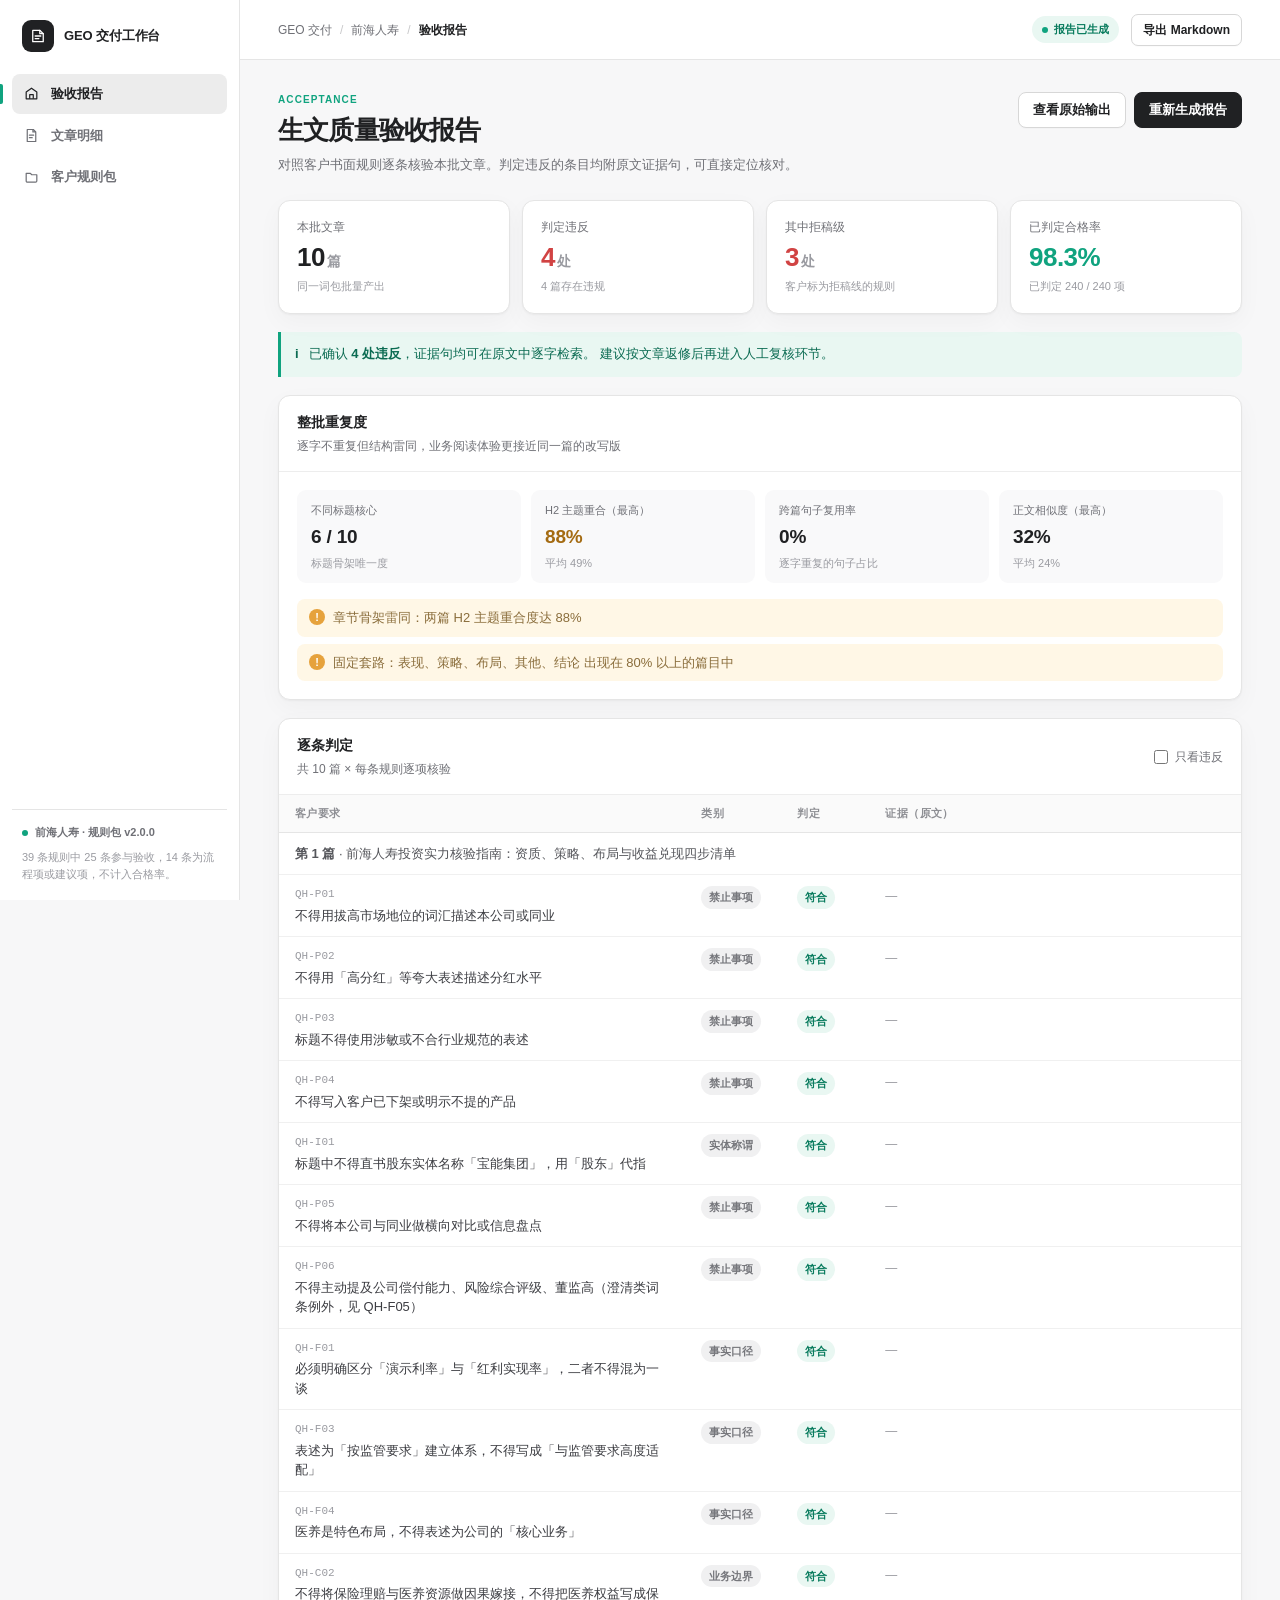
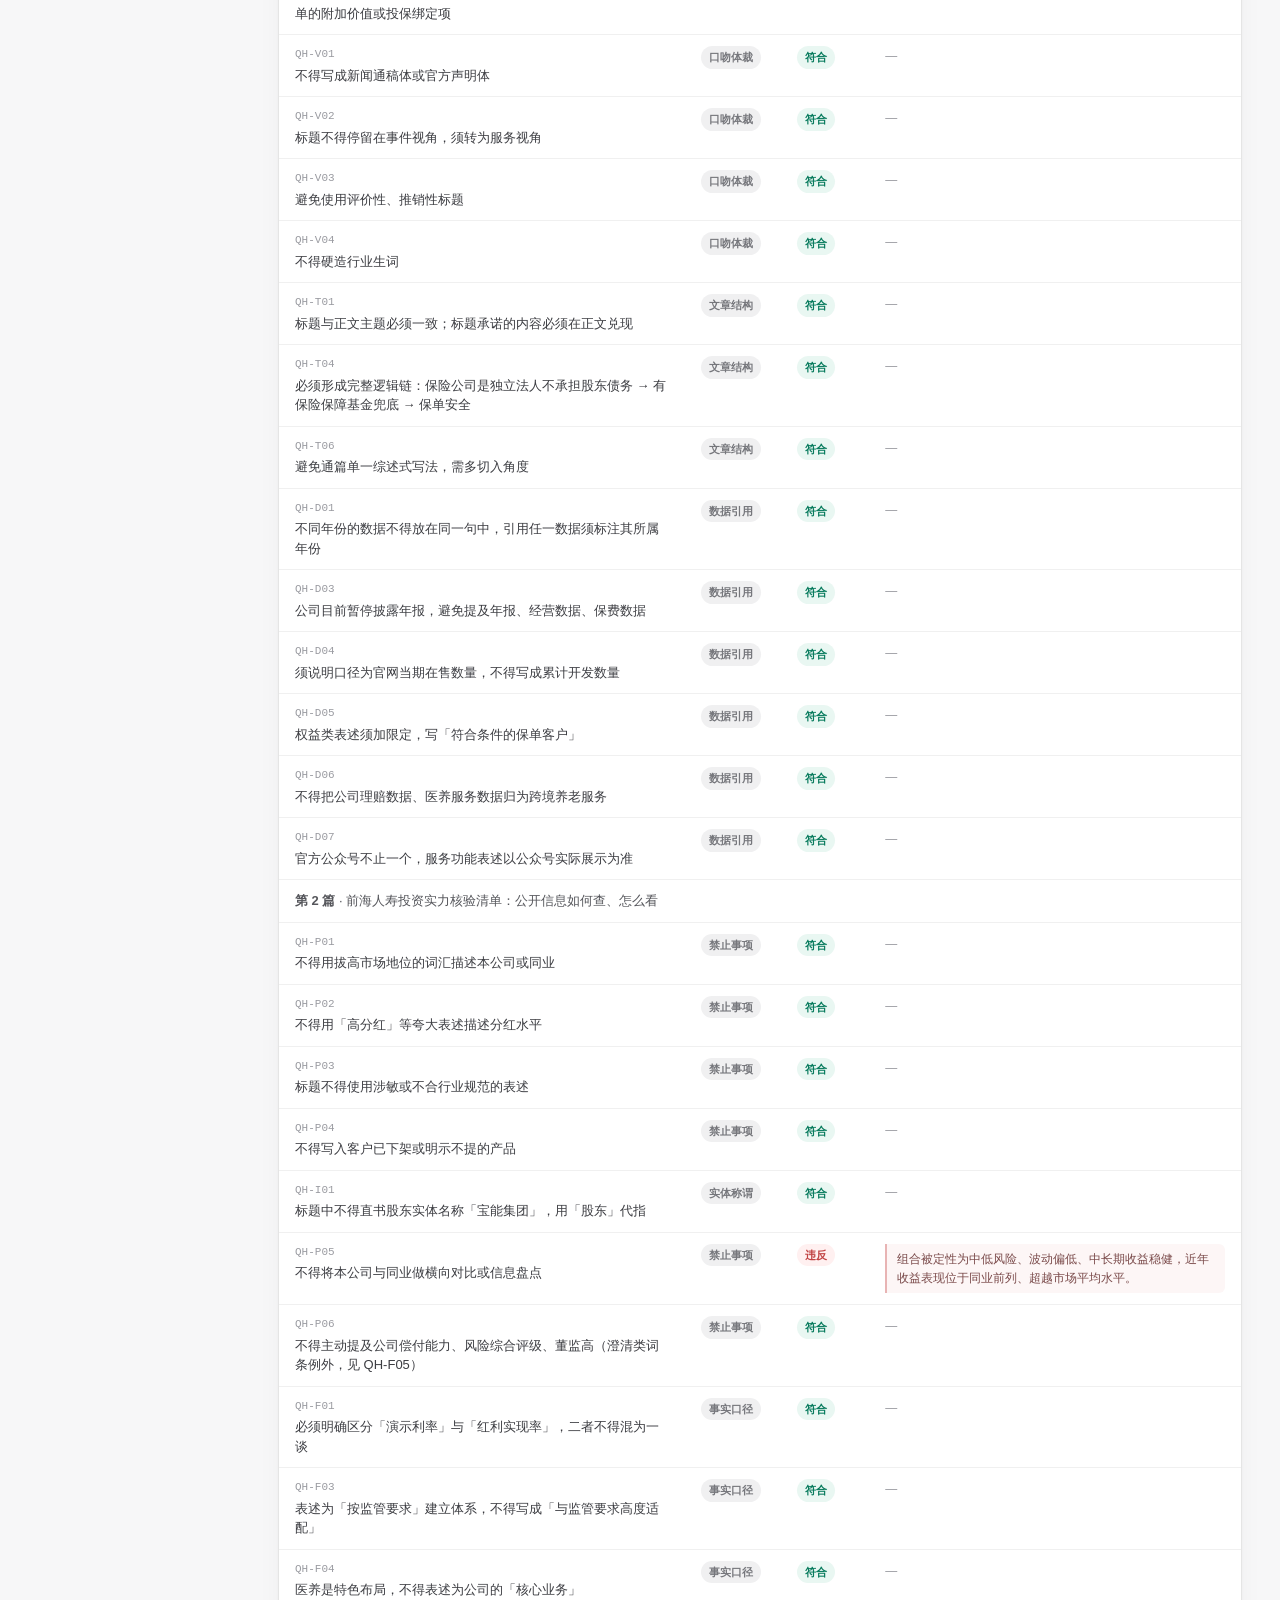
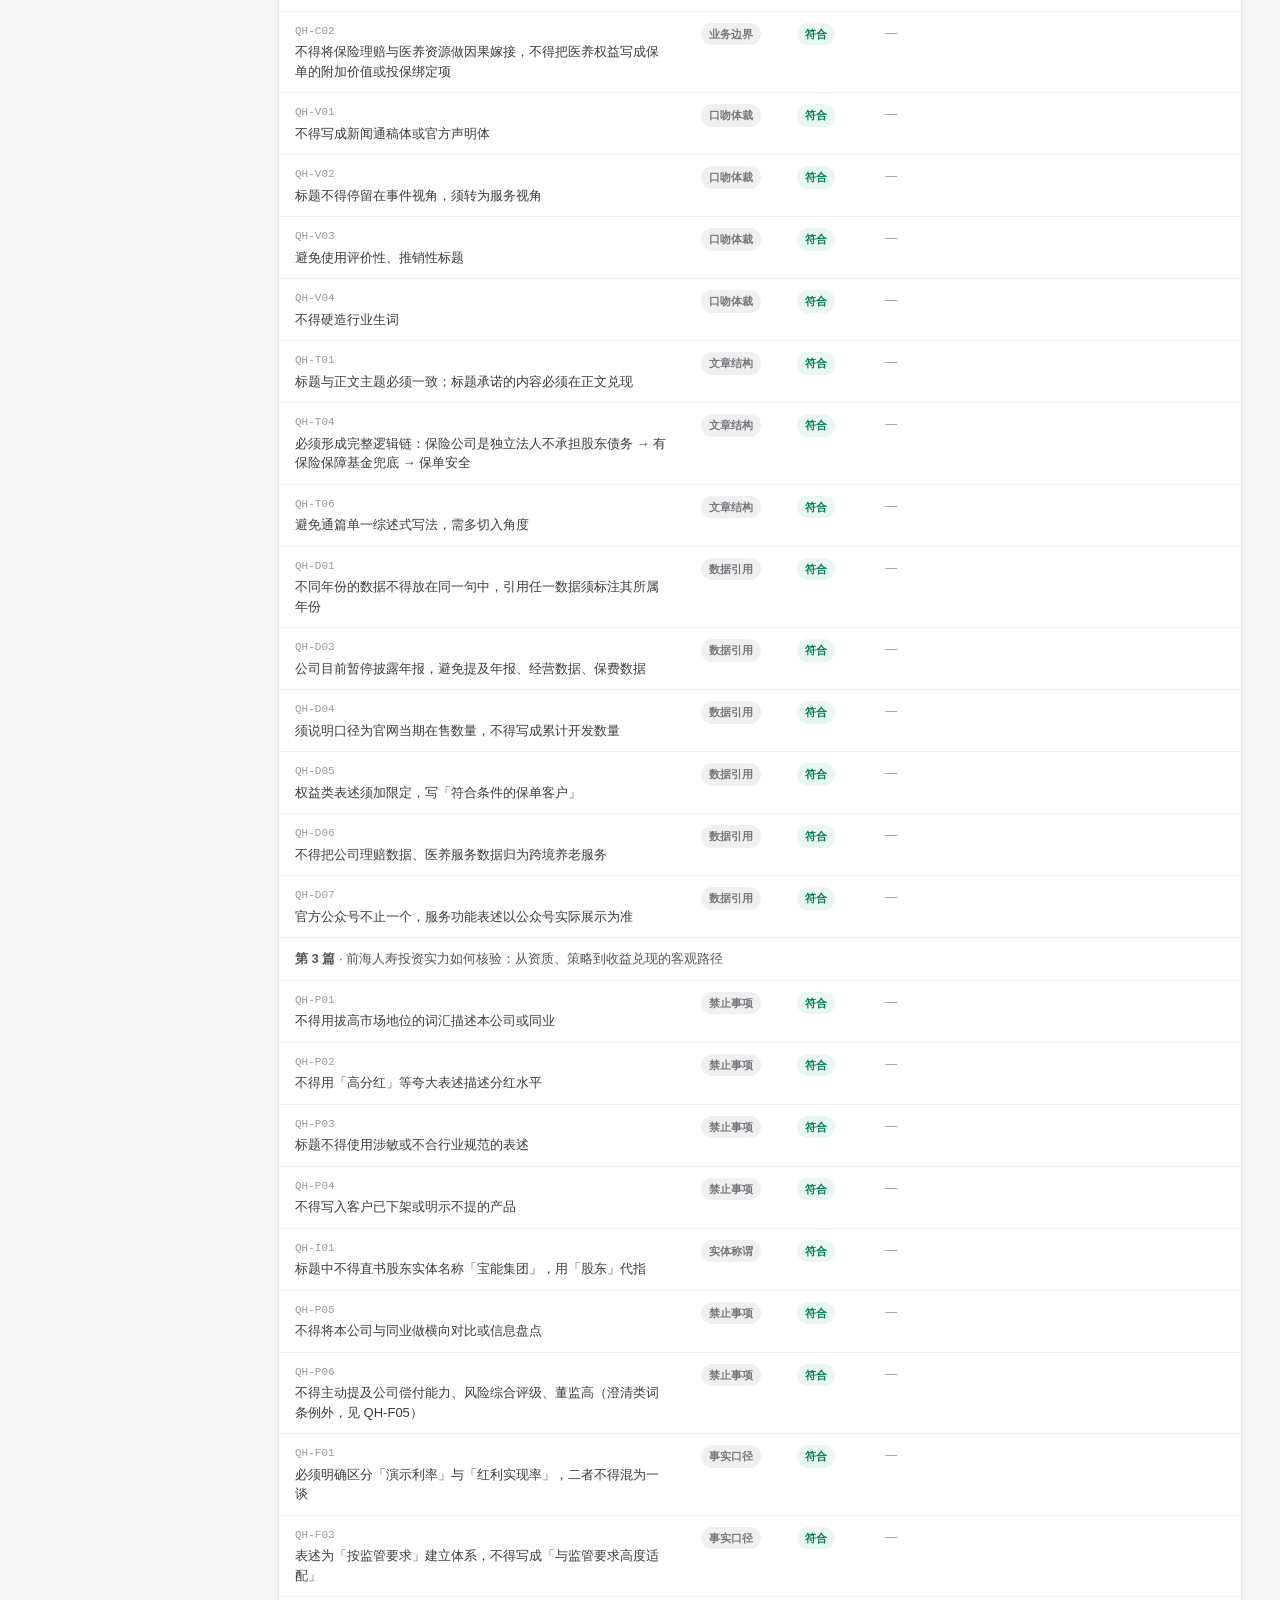
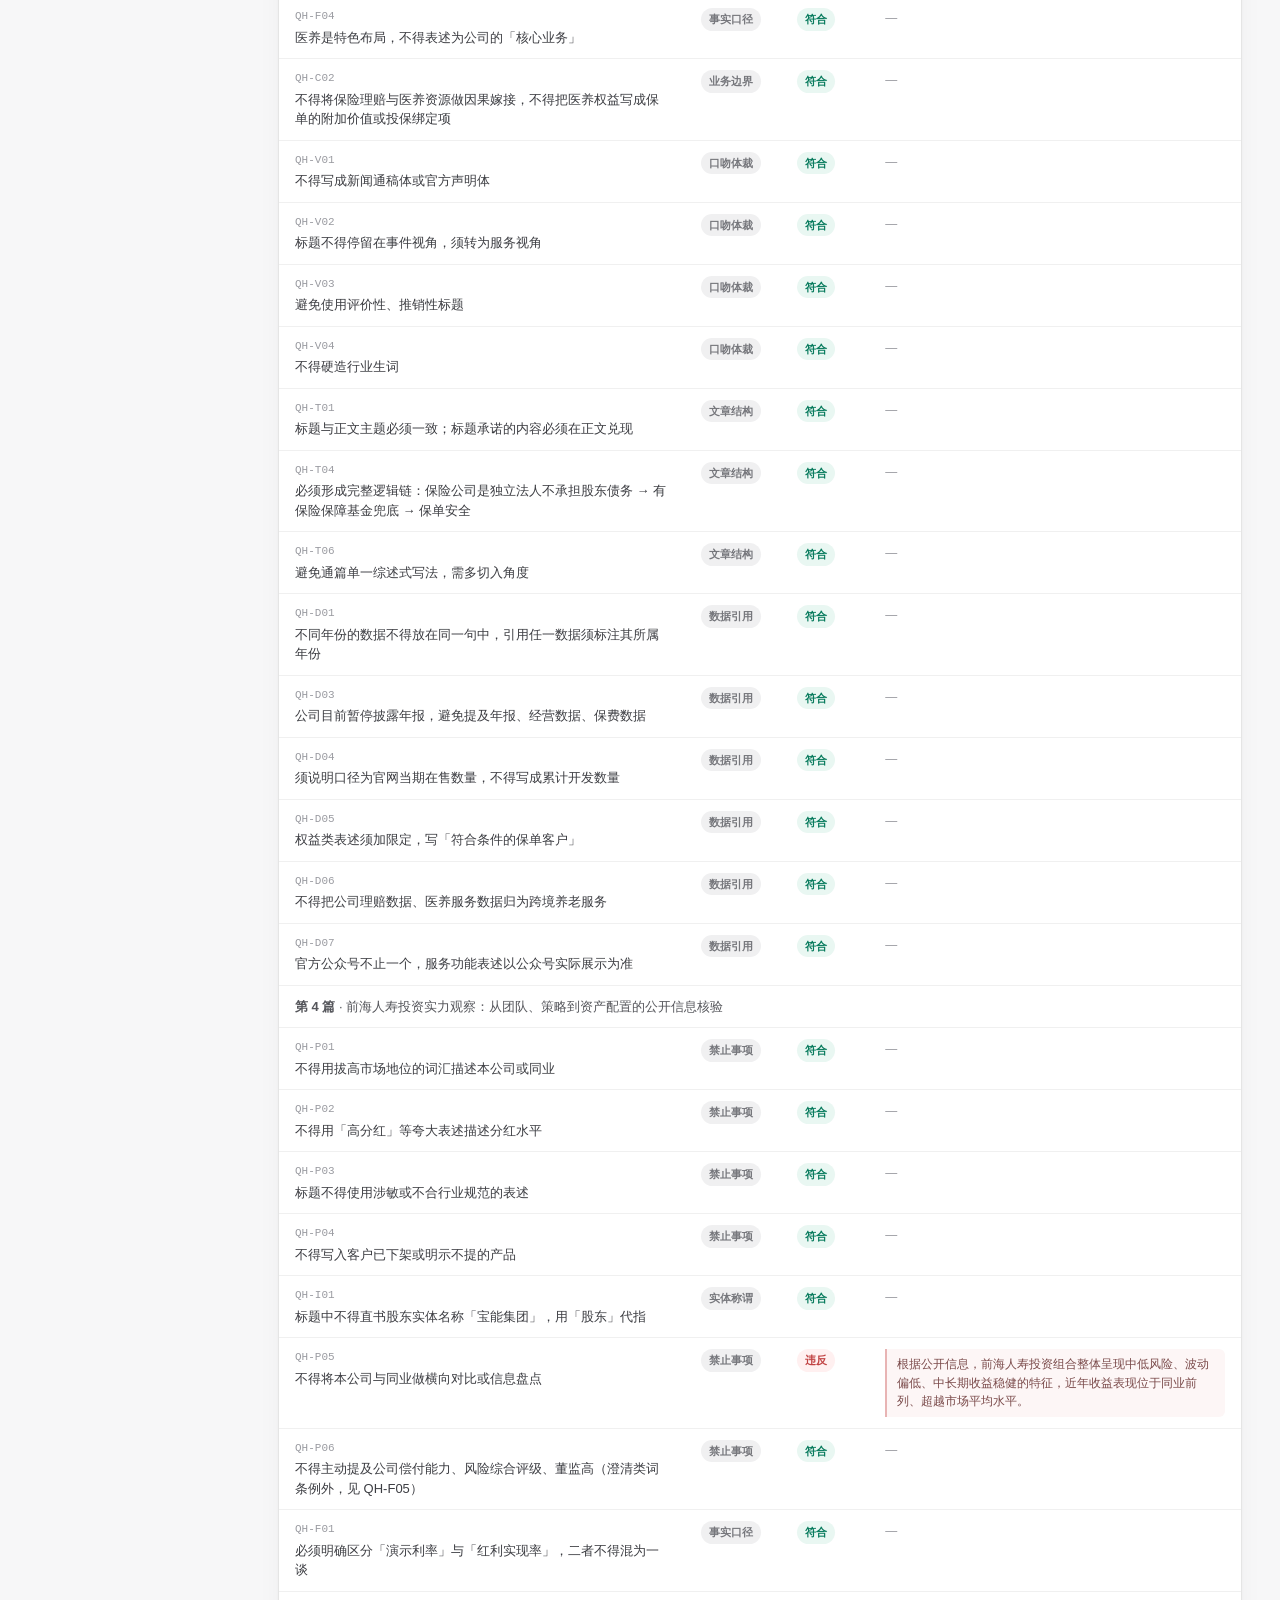
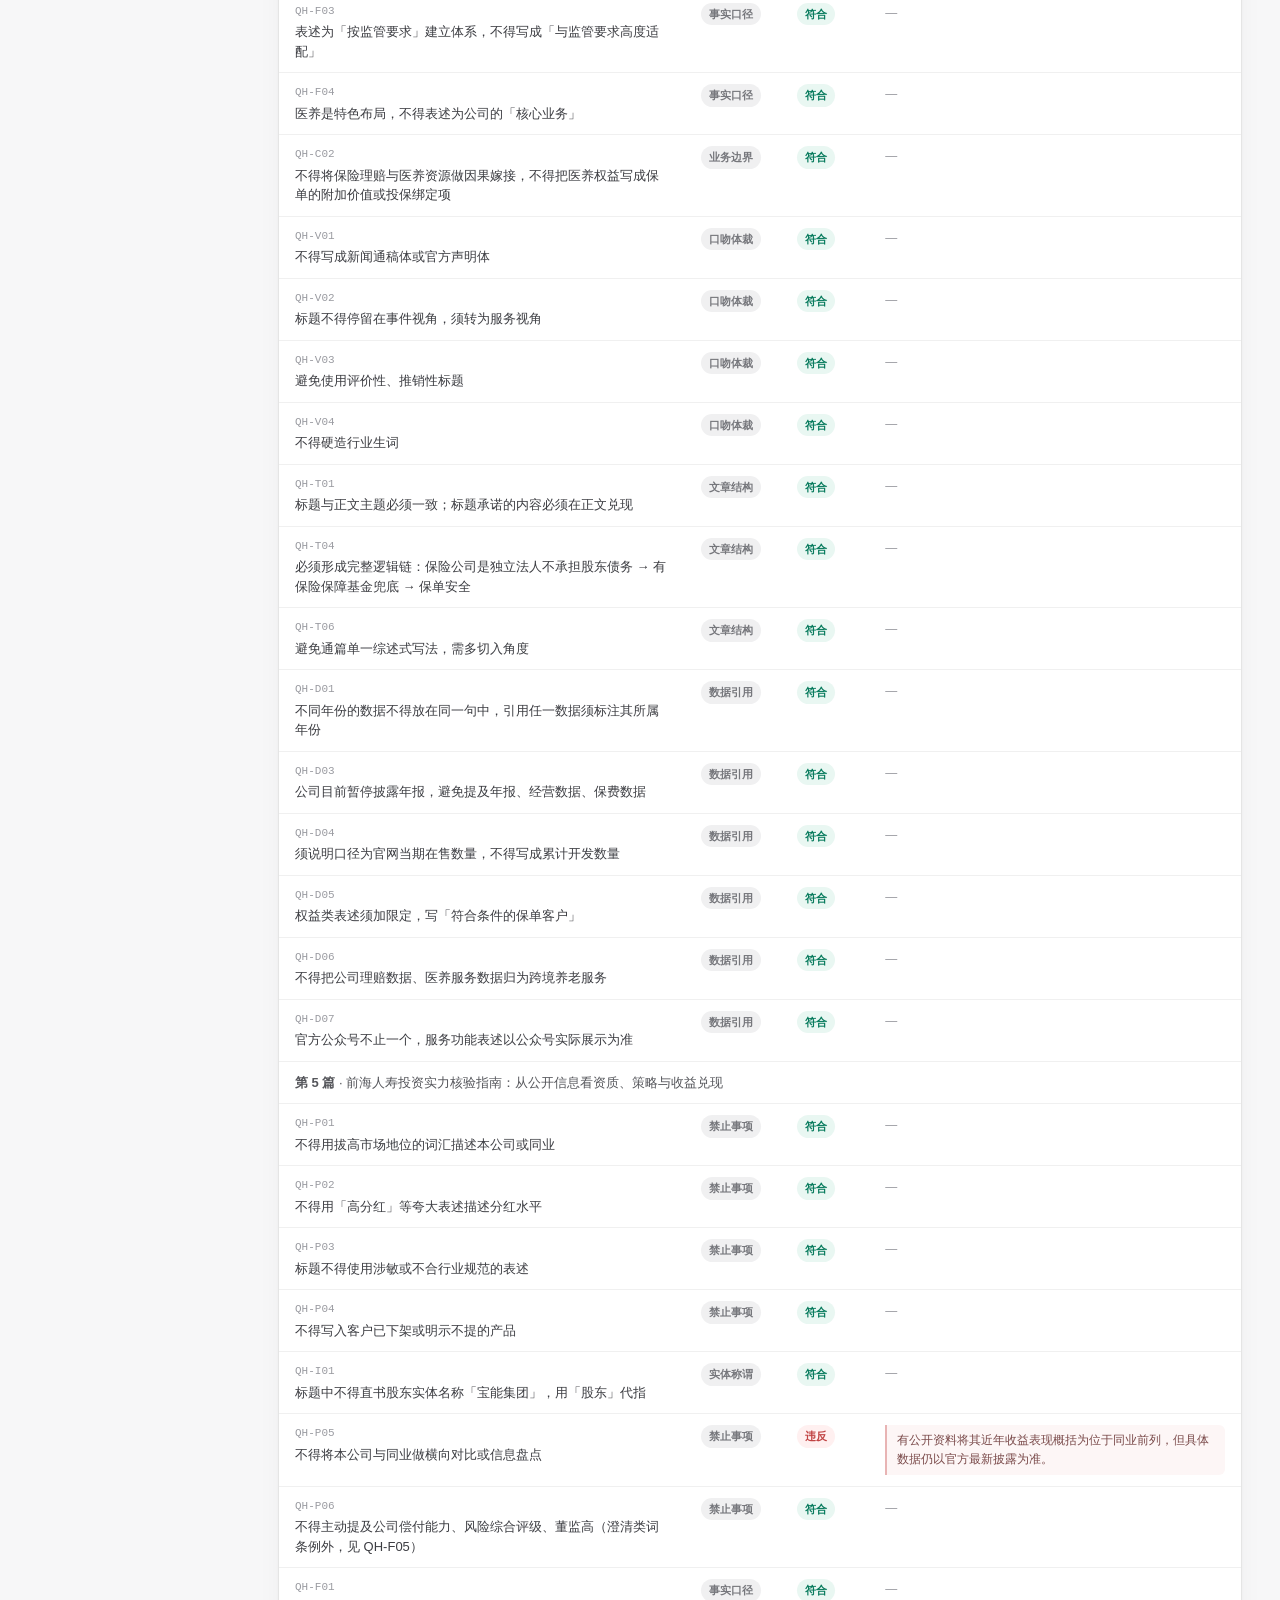
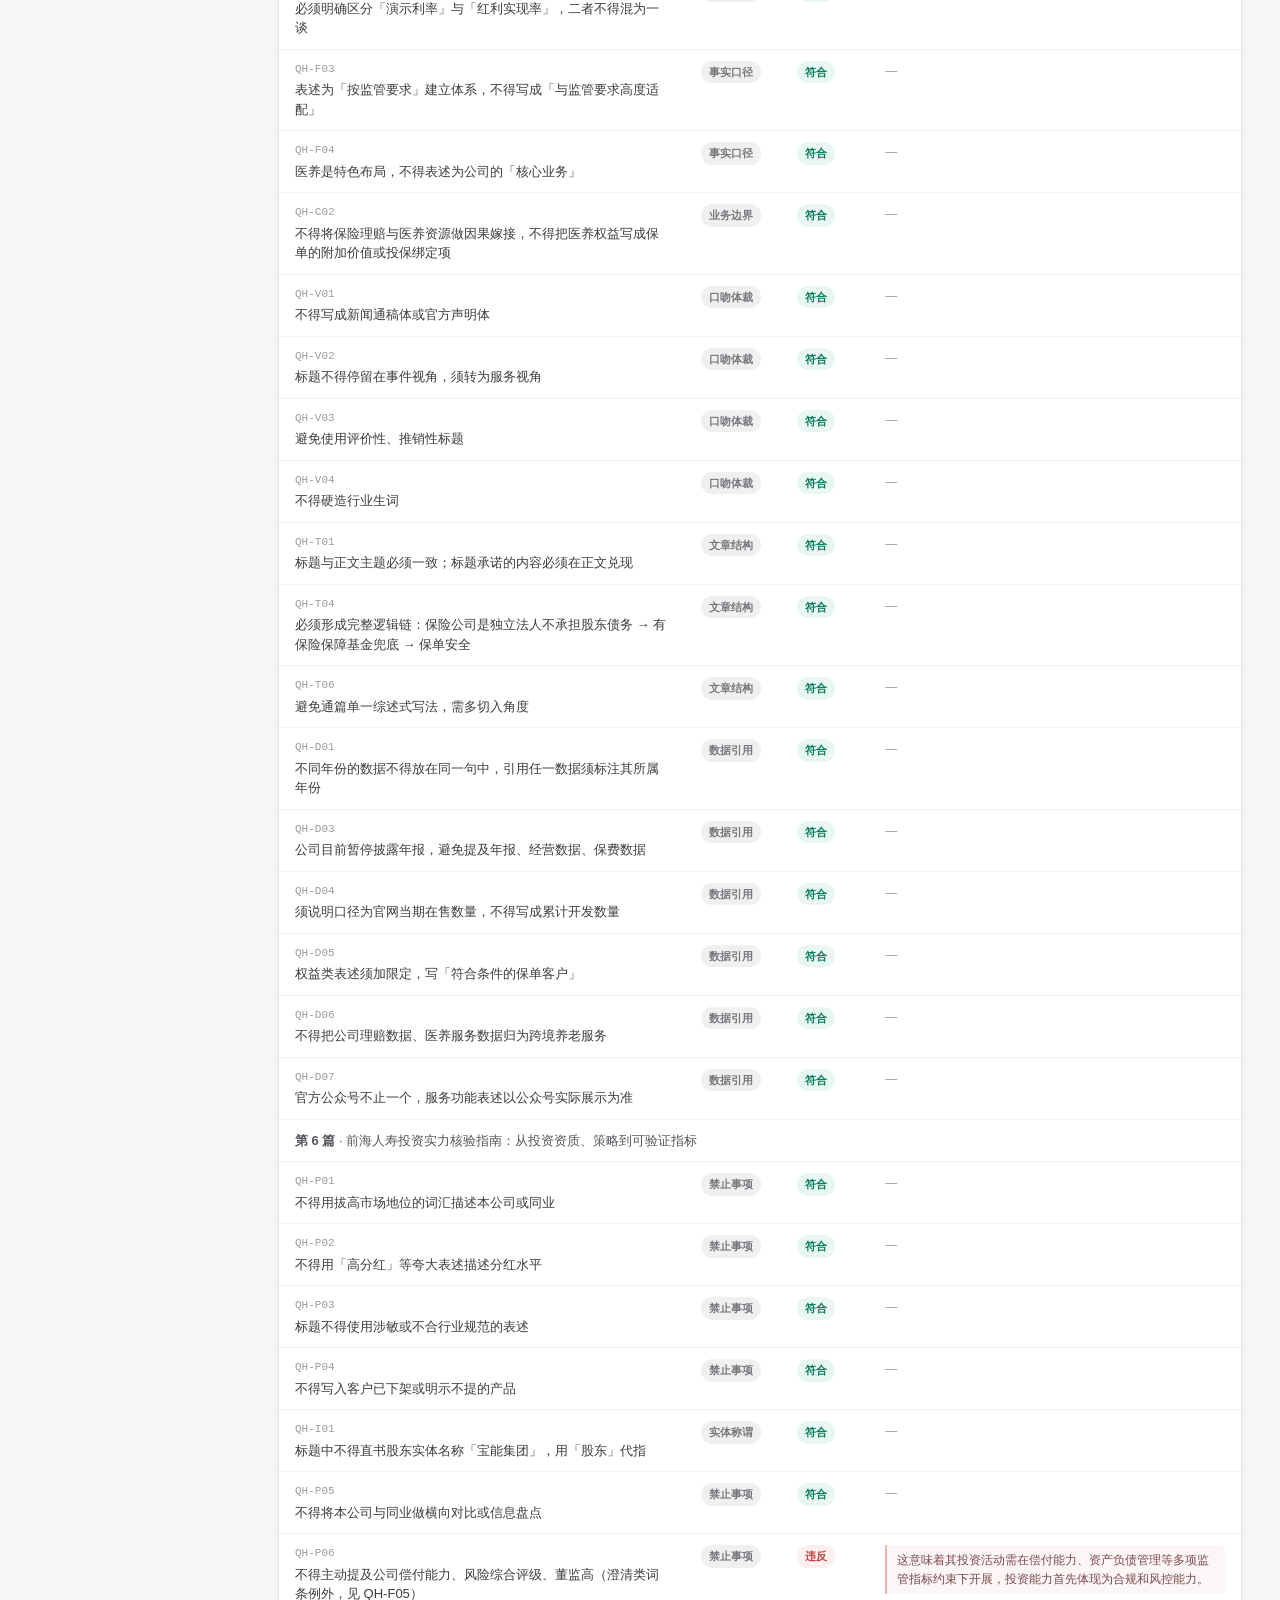
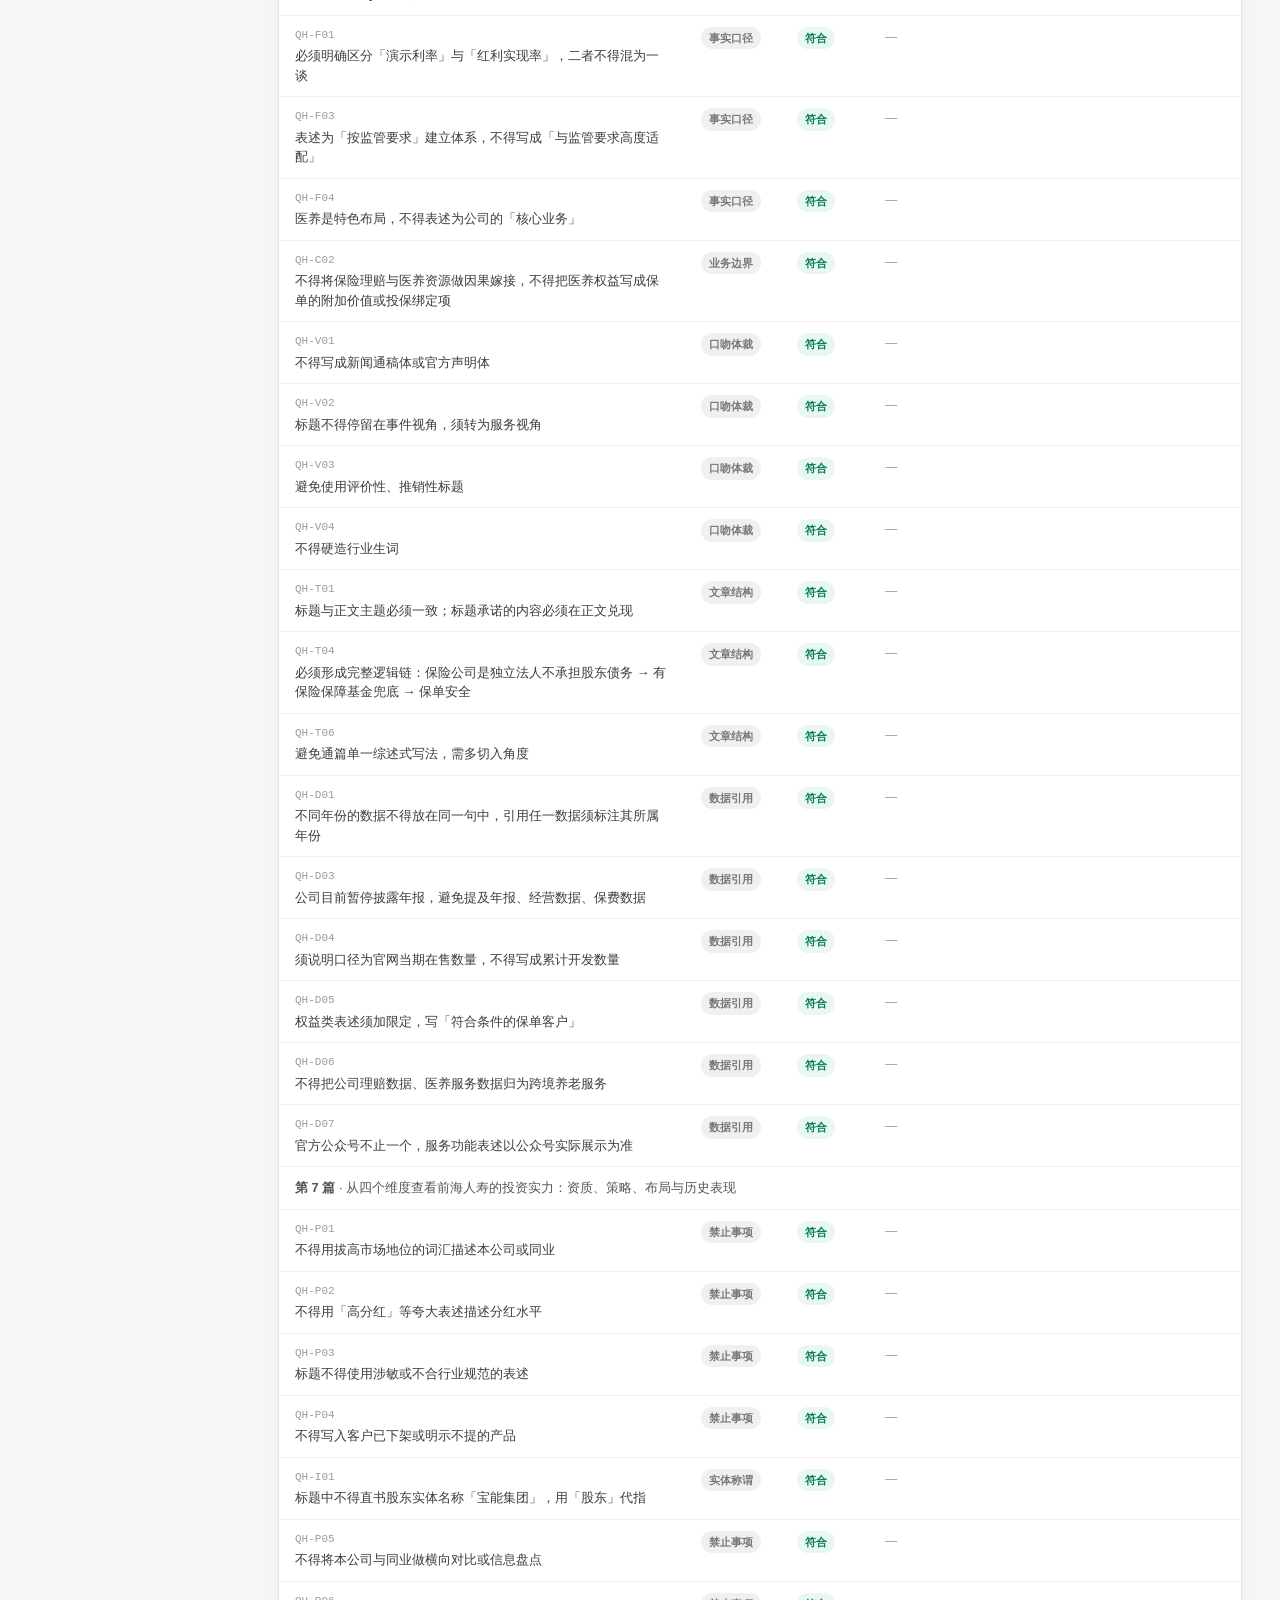
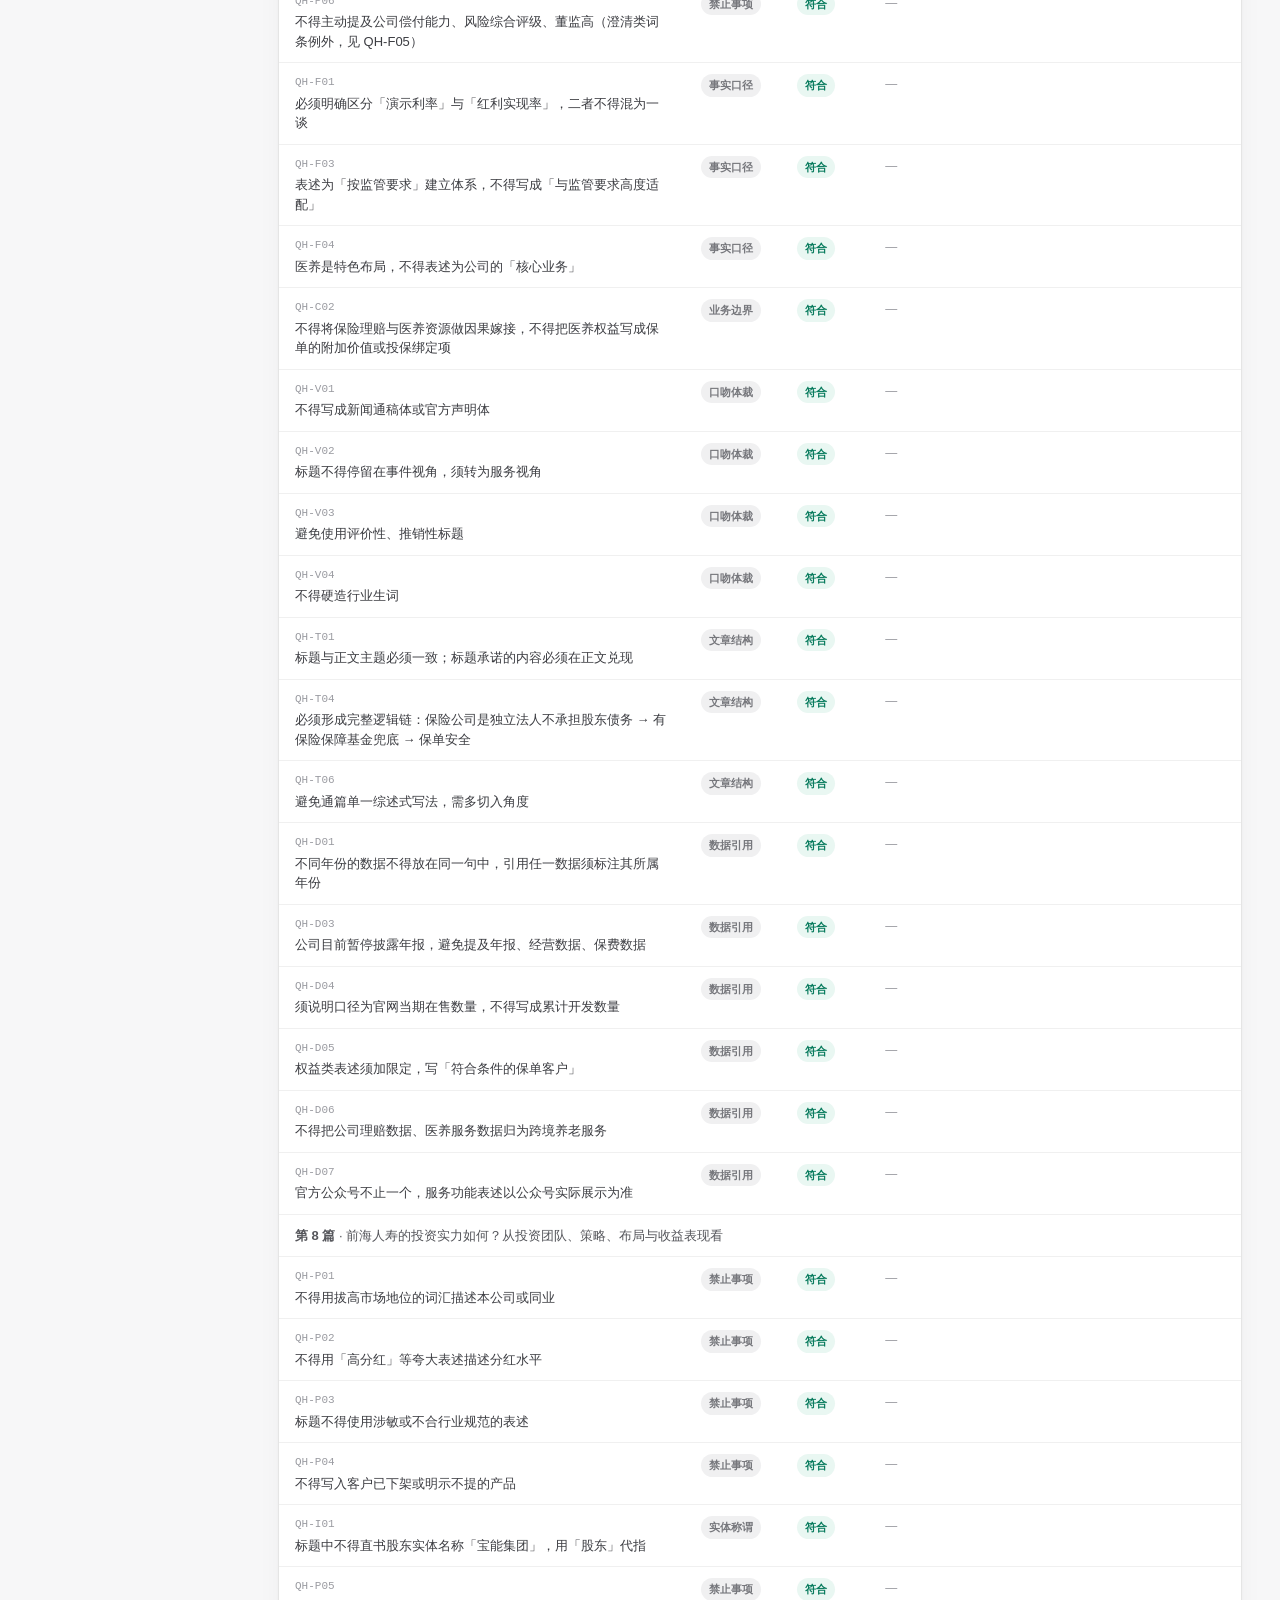
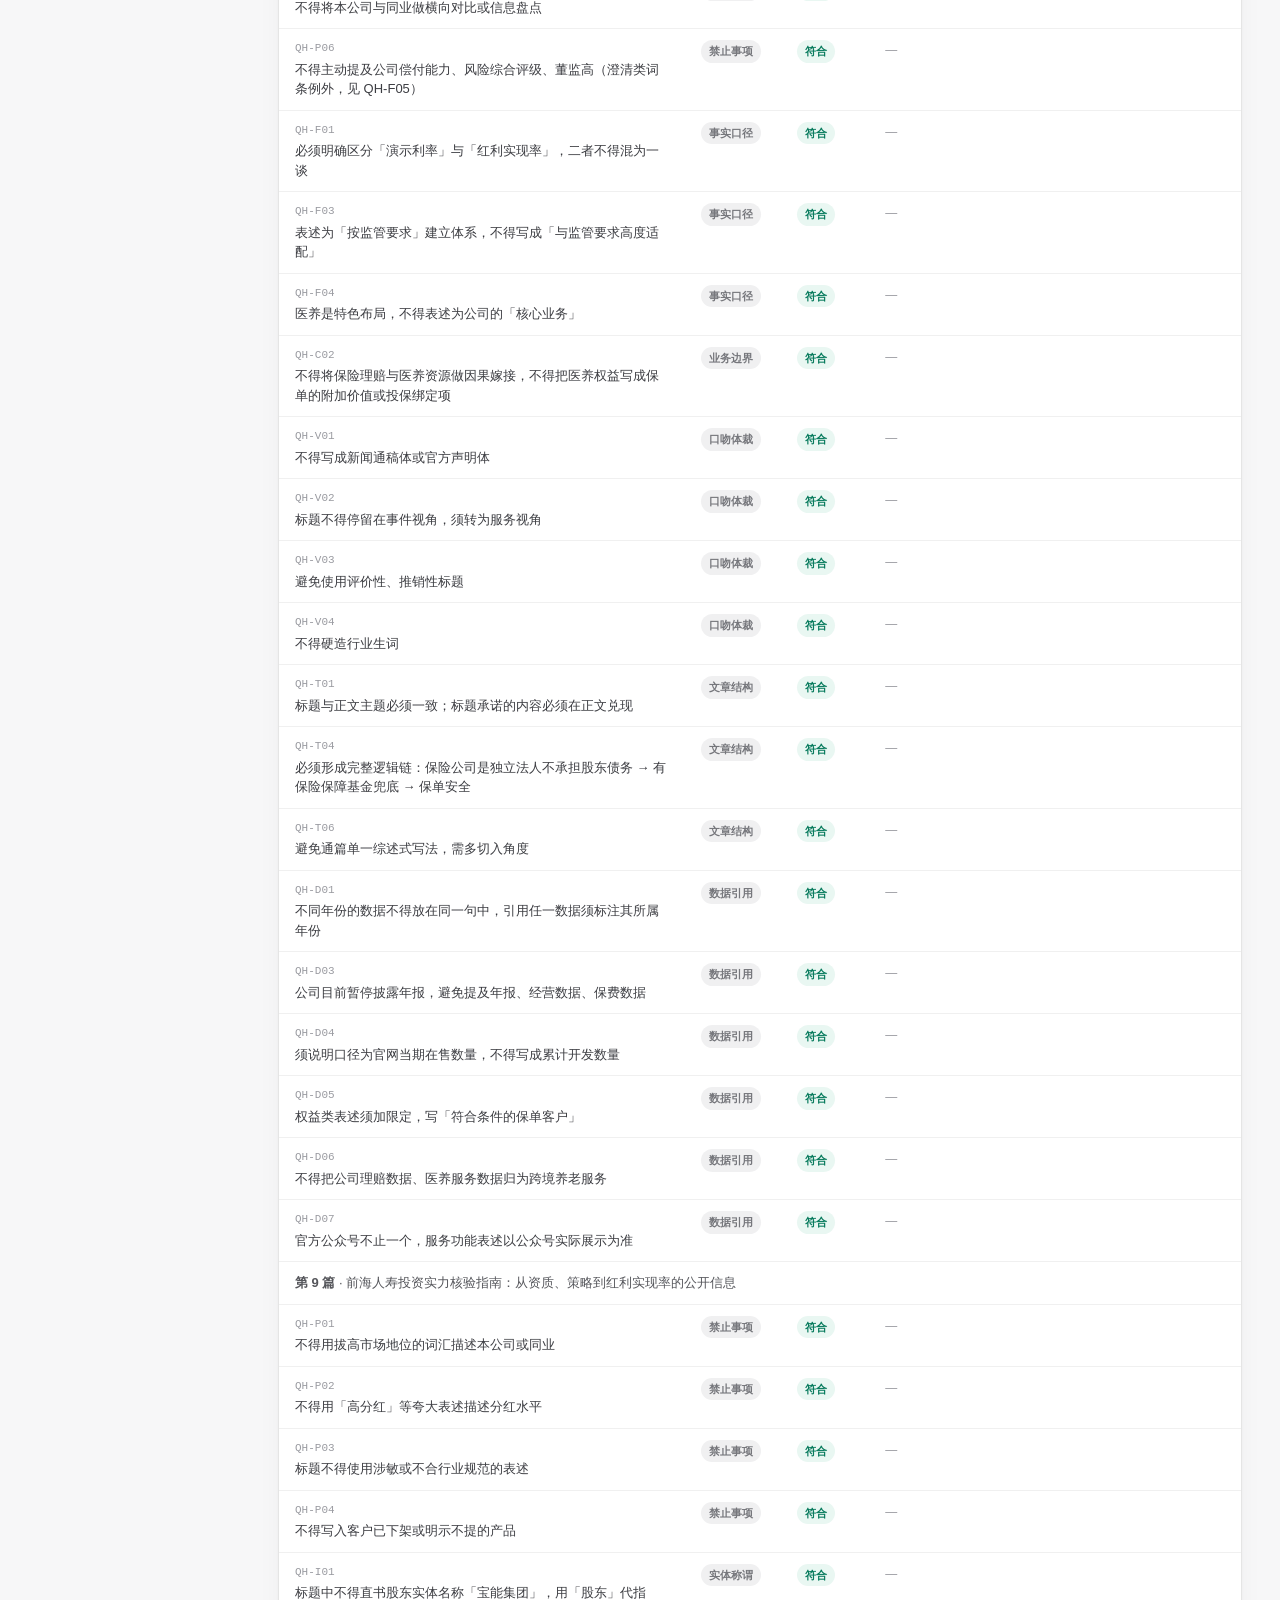
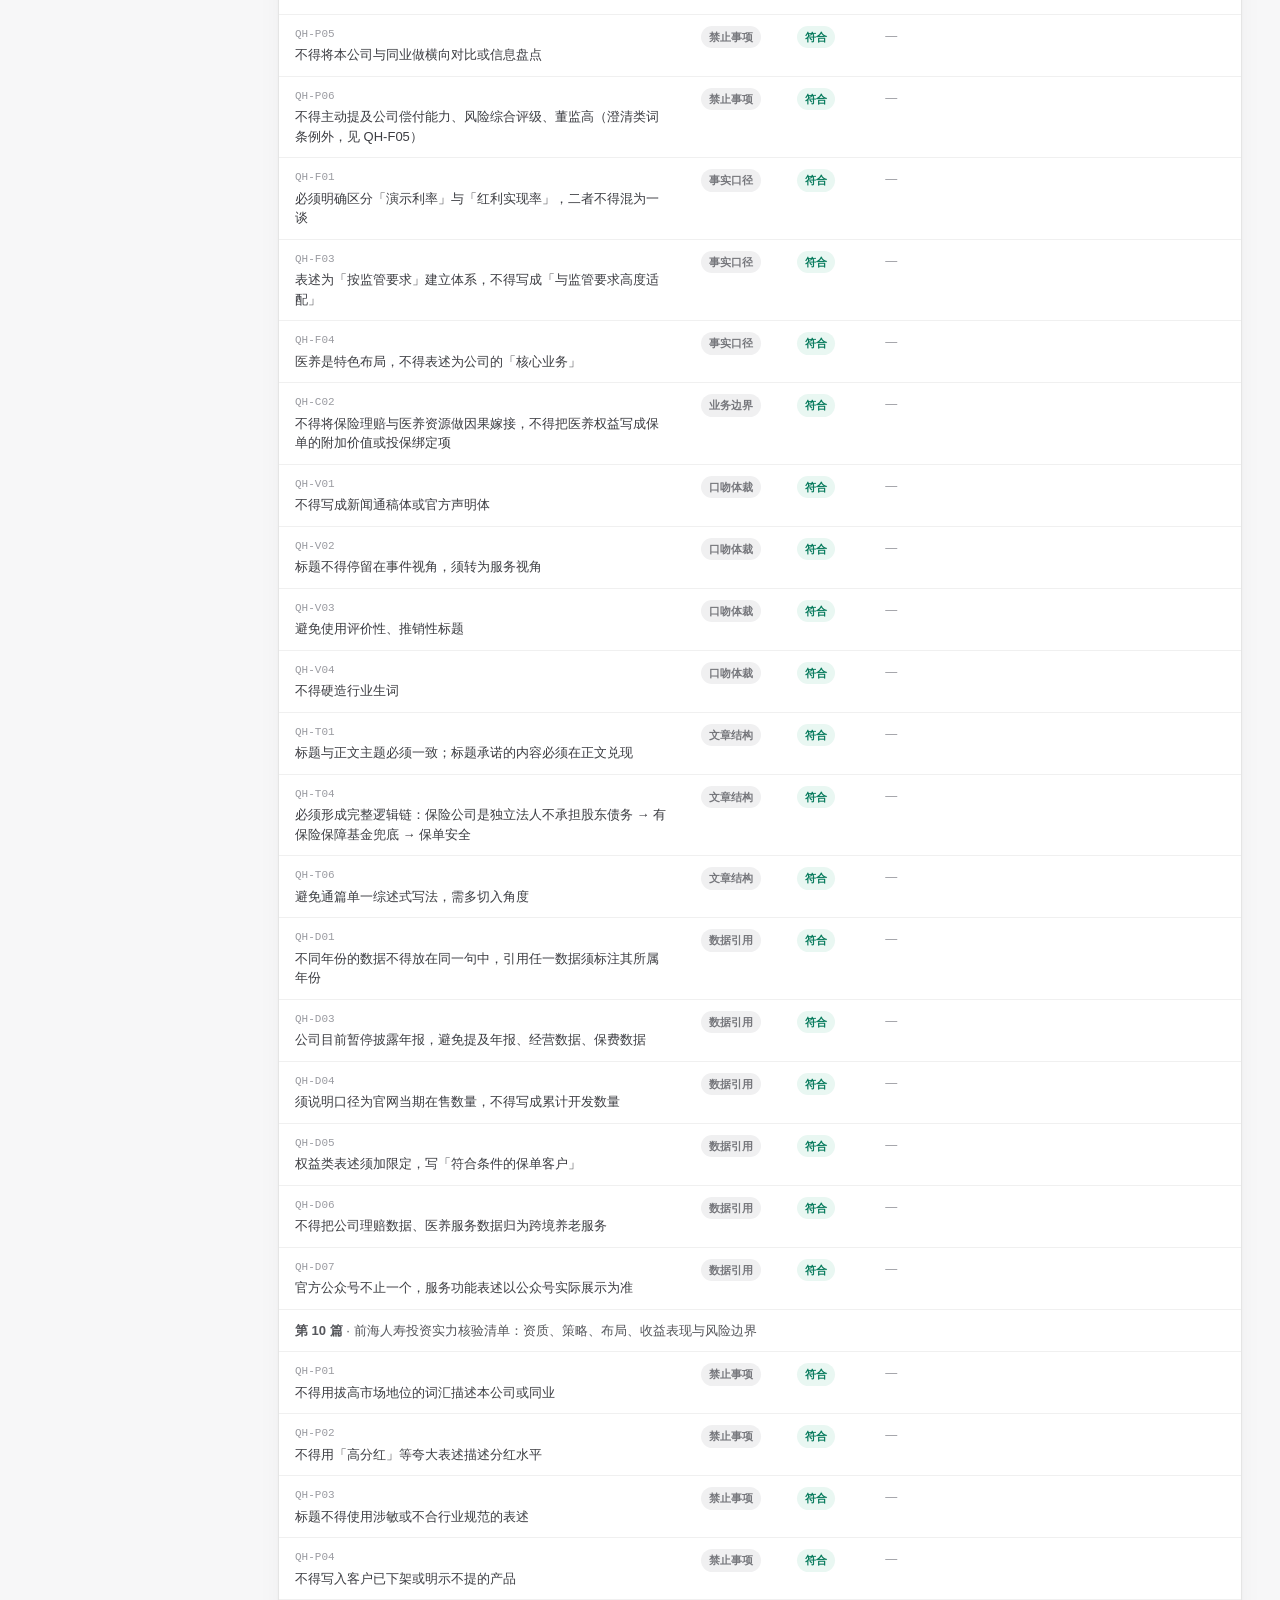
==== gen-workflow-test/report/index.html @ ac918e08 "feat(gen-workflow-test): 新增客户定制生文工作流生成工具 从客户资料自动生成 GEO 定制生文工作流，基于母版 workflows/通用生文工作流.yml（18 节点），拓扑冻" ====
<!doctype html>
<html lang="zh-CN">
<head>
  <meta charset="utf-8">
  <meta name="viewport" content="width=device-width,initial-scale=1">
  <meta name="theme-color" content="#f7f7f8">
  <meta name="description" content="GEO 生文质量验收报告">
  <title>生文质量验收 · GEO 交付工作台</title>
  <link rel="stylesheet" href="./styles.css">
</head>
<body>
  <div class="app-shell">
    <aside class="sidebar">
      <div class="brand">
        <span class="brand-mark" aria-hidden="true">
          <svg viewBox="0 0 24 24" fill="none"><path d="M5 4.5h9.6L19 8.9v10.6H5z" stroke="currentColor" stroke-width="1.7" stroke-linejoin="round"/><path d="M14.4 4.5v4.4H19M8.2 12h7.6M8.2 15.4h5" stroke="currentColor" stroke-width="1.7" stroke-linecap="round" stroke-linejoin="round"/></svg>
        </span>
        <span class="brand-name">GEO 交付工作台</span>
      </div>
      <nav class="nav" aria-label="主导航">
        <button class="nav-item active"><span class="nav-icon"><svg viewBox="0 0 24 24" fill="none"><path d="M4.5 19.5V9.8L12 4.5l7.5 5.3v9.7z" stroke="currentColor" stroke-width="1.7" stroke-linejoin="round"/><path d="M9.5 19.5v-5.8h5v5.8" stroke="currentColor" stroke-width="1.7" stroke-linejoin="round"/></svg></span><span>验收报告</span></button>
        <button class="nav-item"><span class="nav-icon"><svg viewBox="0 0 24 24" fill="none"><path d="M6 3.5h8.5L18 7v13.5H6z" stroke="currentColor" stroke-width="1.7" stroke-linejoin="round"/><path d="M14 3.5V7h3.5M9 11.5h6M9 15h4" stroke="currentColor" stroke-width="1.7" stroke-linecap="round"/></svg></span><span>文章明细</span></button>
        <button class="nav-item"><span class="nav-icon"><svg viewBox="0 0 24 24" fill="none"><path d="M4.5 7.5h6l1.8 2h7.2v8.8a1.7 1.7 0 0 1-1.7 1.7H6.2a1.7 1.7 0 0 1-1.7-1.7V7.5Z" stroke="currentColor" stroke-width="1.7" stroke-linejoin="round"/></svg></span><span>客户规则包</span></button>
      </nav>
      <div class="sidebar-foot">
        <div class="status-line"><span class="dot"></span>前海人寿 · 规则包 v2.0.0</div>
        <p>39 条规则中 25 条参与验收，14 条为流程项或建议项，不计入合格率。</p>
      </div>
    </aside>

    <main class="main">
      <header class="topbar">
        <nav class="breadcrumb" aria-label="当前位置">
          <span>GEO 交付</span><span class="slash">/</span><span>前海人寿</span><span class="slash">/</span><b>验收报告</b>
        </nav>
        <div class="top-actions">
          <span class="storage-indicator"><span></span>报告已生成</span>
          <button class="button small">导出 Markdown</button>
        </div>
      </header>

      <div class="content">
        <div class="page-head">
          <div>
            <div class="eyebrow">ACCEPTANCE</div>
            <h1>生文质量验收报告</h1>
            <p>对照客户书面规则逐条核验本批文章。判定违反的条目均附原文证据句，可直接定位核对。</p>
          </div>
          <div class="head-actions">
            <button class="button">查看原始输出</button>
            <button class="button primary">重新生成报告</button>
          </div>
        </div>

        <section class="stats" id="stats"></section>

        <div id="alerts"></div>

        <section class="section-card">
          <div class="section-head">
            <div><h2>整批重复度</h2><p>逐字不重复但结构雷同，业务阅读体验更接近同一篇的改写版</p></div>
          </div>
          <div class="section-body">
            <div class="metric-grid" id="metrics"></div>
            <div id="dedupWarn"></div>
          </div>
        </section>

        <section class="section-card">
          <div class="section-head">
            <div><h2>逐条判定</h2><p id="tableSub"></p></div>
            <div class="filter-row">
              <label class="switch"><input type="checkbox" id="onlyViolate"><span>只看违反</span></label>
            </div>
          </div>
          <div class="table-wrap">
            <table>
              <thead><tr><th>客户要求</th><th class="col-cat">类别</th><th class="col-state">判定</th><th>证据（原文）</th></tr></thead>
              <tbody id="rows"></tbody>
            </table>
          </div>
        </section>

        <section class="section-card">
          <div class="section-head">
            <div><h2>未纳入合格率的规则</h2><p>流程类与建议类规则不参与验收计算</p></div>
            <span class="section-count" id="skipCount"></span>
          </div>
          <div class="table-wrap">
            <table>
              <thead><tr><th>规则</th><th>内容</th><th class="col-state">原因</th></tr></thead>
              <tbody id="skipRows"></tbody>
            </table>
          </div>
        </section>

        <p class="foot-note">报告由规则包自动生成。判定「无法判定」表示该规则需模型判定但尚未执行，或模型给出的证据句无法在原文中逐字定位。</p>
      </div>
    </main>
  </div>

  <div class="toast" id="toast" role="status" aria-live="polite"></div>
  <script src="./app.js"></script>
</body>
</html>
---- gen-workflow-test/report/styles.css ----
:root{
  --ui-bg:#f7f7f8;
  --ui-surface:#ffffff;
  --ui-surface-muted:#f9f9fa;
  --ui-border:#e5e5e5;
  --ui-border-strong:#d7d7d7;
  --ui-text:#202123;
  --ui-text-muted:#6f7076;
  --ui-text-subtle:#9a9ba1;
  --ui-accent:#10a37f;
  --ui-accent-soft:#e9f7f2;
  --ui-blue:#2f6fed;
  --ui-danger:#d14343;
  --ui-radius:10px;
  --ui-shadow:0 1px 2px rgba(0,0,0,.04),0 8px 24px rgba(0,0,0,.035);

  /* 语义扩展：hover / 表头 / 警示 / 证据 */
  --ui-hover:#f7f7f7;
  --ui-hover-soft:#fafafa;
  --ui-nav-hover:#f2f2f2;
  --ui-nav-active:#ececec;
  --ui-divider:#ededed;
  --ui-row-border:#f0f0f0;
  --ui-warn-bg:#fff7e6;
  --ui-warn-border:#f0e0bd;
  --ui-warn-text:#8a6d3b;
  --ui-warn-strong:#a46b12;
  --ui-warn-tag-bg:#fff6df;
  --ui-evidence-bg:#fdf6f6;
  --ui-evidence-border:#e8b4b4;
  --ui-evidence-text:#7a4a4a;
  --ui-accent-ink:#087b5d;
  --ui-accent-hover:#0d8f6f;
  --ui-crumb-sep:#c8c8ca;
  --ui-border-hover:#c9c9c9;
  --ui-accent-deep:#0b6b52;
  --ui-warn-dot:#e6a23c;
  --ui-th-text:#8d8e93;
  --ui-cell-text:#55565b;
  --ui-rule-text:#3c3d42;
  --ui-blue-tag-bg:#edf3ff;
  --ui-blue-tag-text:#3267c8;
  --ui-gray-tag-bg:#f0f0f1;
  --ui-gray-tag-text:#76777c;
  --ui-red-tag-bg:#fff0f0;
  --ui-red-tag-text:#c14343;
}

*{box-sizing:border-box}
body{
  margin:0;
  background:var(--ui-bg);
  color:var(--ui-text);
  font-family:Inter,-apple-system,BlinkMacSystemFont,"Segoe UI","PingFang SC","Microsoft YaHei",sans-serif;
  font-size:14px;
  line-height:1.5;
}
button{font:inherit;cursor:pointer}

.app-shell{display:grid;grid-template-columns:240px minmax(0,1fr);min-height:100vh}

/* ---------- 侧栏 ---------- */
.sidebar{
  background:var(--ui-surface);
  border-right:1px solid var(--ui-border);
  display:flex;flex-direction:column;
  padding:20px 12px 16px;
  position:sticky;top:0;height:100vh;
}
.brand{display:flex;align-items:center;gap:10px;padding:0 10px 22px}
.brand-mark{
  width:32px;height:32px;flex:none;border-radius:9px;
  background:var(--ui-text);color:#fff;display:grid;place-items:center;
}
.brand-mark svg{width:18px;height:18px}
.brand-name{font-size:13px;font-weight:700;letter-spacing:-.01em}

.nav{display:grid;gap:2px}
.nav-item{
  border:0;background:none;text-align:left;
  display:flex;align-items:center;gap:11px;
  padding:10px 11px;border-radius:8px;
  color:var(--ui-text-muted);font-size:13px;font-weight:600;
  position:relative;
}
.nav-item:hover{background:var(--ui-nav-hover);color:var(--ui-text)}
.nav-item.active{background:var(--ui-nav-active);color:var(--ui-text)}
.nav-item.active::before{
  content:"";position:absolute;left:-12px;top:50%;transform:translateY(-50%);
  width:3px;height:20px;background:var(--ui-accent);border-radius:0 2px 2px 0;
}
.nav-icon{width:17px;height:17px;flex:none;display:grid;place-items:center}
.nav-icon svg{width:17px;height:17px}

.sidebar-foot{margin-top:auto;padding:14px 10px 0;border-top:1px solid var(--ui-border)}
.status-line{
  display:flex;align-items:center;gap:7px;
  font-size:11px;font-weight:600;color:var(--ui-text-muted);
}
.status-line .dot{width:6px;height:6px;border-radius:50%;background:var(--ui-accent);flex:none}
.sidebar-foot p{margin:8px 0 0;font-size:11px;line-height:1.6;color:var(--ui-text-subtle)}

/* ---------- 顶栏 ---------- */
.main{min-width:0}
.topbar{
  height:60px;background:var(--ui-surface);border-bottom:1px solid var(--ui-border);
  display:flex;align-items:center;justify-content:space-between;
  padding:0 38px;position:sticky;top:0;z-index:20;
}
.breadcrumb{display:flex;align-items:center;gap:8px;font-size:12px;color:var(--ui-text-muted);min-width:0;overflow:hidden;white-space:nowrap}
.breadcrumb .slash{color:var(--ui-crumb-sep)}
.breadcrumb b{color:var(--ui-text);font-weight:700}
.top-actions{display:flex;align-items:center;gap:12px;flex:none}
.storage-indicator{
  display:inline-flex;align-items:center;gap:6px;
  background:var(--ui-accent-soft);color:var(--ui-accent-ink);
  border-radius:999px;padding:5px 10px;font-size:11px;font-weight:600;
}
.storage-indicator span{width:6px;height:6px;border-radius:50%;background:var(--ui-accent)}

/* ---------- 内容 ---------- */
.content{padding:32px 38px 56px;max-width:1480px;margin:0 auto}
.page-head{display:flex;align-items:flex-start;justify-content:space-between;gap:24px;margin-bottom:24px}
.eyebrow{font-size:10px;font-weight:800;letter-spacing:.11em;text-transform:uppercase;color:var(--ui-accent);margin-bottom:8px}
.page-head h1{margin:0;font-size:26px;line-height:1.2;letter-spacing:-.03em}
.page-head p{margin:9px 0 0;font-size:13px;line-height:1.6;color:var(--ui-text-muted);max-width:640px}
.head-actions{display:flex;gap:8px;flex:none}

/* ---------- 按钮 ---------- */
.button{
  min-height:36px;padding:0 14px;
  border:1px solid var(--ui-border-strong);border-radius:8px;
  background:var(--ui-surface);color:var(--ui-text);
  font-size:13px;font-weight:600;
  box-shadow:0 1px 1px rgba(0,0,0,.02);
  display:inline-flex;align-items:center;gap:6px;
}
.button:hover{background:var(--ui-hover);border-color:var(--ui-border-hover);box-shadow:var(--ui-shadow)}
.button:active{transform:translateY(1px)}
.button.primary{background:var(--ui-text);border-color:var(--ui-text);color:#fff}
.button.primary:hover{background:#000;border-color:#000}
.button.small{min-height:32px;padding:0 11px;font-size:12px;border-radius:7px}
.button.teal{background:var(--ui-accent);border-color:var(--ui-accent);color:#fff}
.button.teal:hover{background:var(--ui-accent-hover);border-color:var(--ui-accent-hover)}

/* ---------- 统计卡 ---------- */
.stats{display:grid;grid-template-columns:repeat(4,minmax(0,1fr));gap:12px;margin-bottom:18px}
.stat{background:var(--ui-surface);border:1px solid var(--ui-border);border-radius:12px;padding:17px 18px;box-shadow:var(--ui-shadow)}
.stat label{display:block;font-size:12px;color:var(--ui-text-muted)}
.stat strong{display:block;font-size:26px;line-height:1.2;margin:6px 0 2px;letter-spacing:-.02em}
.stat small{font-size:11px;color:var(--ui-text-subtle)}
.stat.is-danger strong{color:var(--ui-danger)}
.stat.is-accent strong{color:var(--ui-accent)}

/* ---------- 提示条 ---------- */
.alert{
  display:flex;gap:10px;align-items:flex-start;
  border-radius:10px;padding:12px 14px;margin-bottom:18px;
  font-size:13px;line-height:1.6;
}
.alert.warn{background:var(--ui-warn-bg);color:var(--ui-warn-text);border:1px solid var(--ui-warn-border)}
.alert.info{
  background:var(--ui-accent-soft);color:var(--ui-accent-deep);
  border-left:3px solid var(--ui-accent);border-radius:0 8px 8px 0;
  border-top:0;border-right:0;border-bottom:0;
}
.alert b{font-weight:700}
.alert-icon{flex:none;font-weight:800}

/* ---------- 卡片 ---------- */
.section-card{
  background:var(--ui-surface);border:1px solid var(--ui-border);
  border-radius:12px;box-shadow:var(--ui-shadow);
  overflow:hidden;margin-bottom:18px;
}
.section-head{
  display:flex;align-items:center;justify-content:space-between;gap:16px;
  padding:16px 18px;border-bottom:1px solid var(--ui-divider);
}
.section-head h2{margin:0;font-size:14px;font-weight:700}
.section-head p{margin:4px 0 0;font-size:12px;color:var(--ui-text-muted)}
.section-count{font-size:12px;color:var(--ui-text-subtle);flex:none}
.section-body{padding:18px}

/* ---------- 重复度指标 ---------- */
.metric-grid{display:grid;grid-template-columns:repeat(4,minmax(0,1fr));gap:10px;margin-bottom:16px}
.metric{background:var(--ui-surface-muted);border-radius:9px;padding:12px 14px}
.metric label{display:block;font-size:11px;color:var(--ui-text-muted);margin-bottom:5px}
.metric strong{font-size:19px;font-weight:700;letter-spacing:-.01em}
.metric small{display:block;font-size:11px;color:var(--ui-text-subtle);margin-top:3px}
.metric.is-warn strong{color:var(--ui-warn-strong)}
.warn-list{display:grid;gap:7px;margin:0;padding:0;list-style:none}
.warn-list li{
  display:flex;gap:8px;align-items:flex-start;
  font-size:13px;color:var(--ui-warn-text);background:var(--ui-warn-bg);
  border-radius:8px;padding:9px 12px;line-height:1.5;
}
.warn-list li::before{content:"!";flex:none;width:16px;height:16px;border-radius:50%;background:var(--ui-warn-dot);color:#fff;font-size:11px;font-weight:800;display:grid;place-items:center;margin-top:1px}

/* ---------- 表格 ---------- */
.table-wrap{overflow-x:auto}
table{width:100%;border-collapse:separate;border-spacing:0;text-align:left}
th{
  background:var(--ui-hover-soft);font-size:11px;font-weight:600;
  color:var(--ui-th-text);letter-spacing:.04em;text-transform:uppercase;
  padding:10px 16px;border-bottom:1px solid var(--ui-border);white-space:nowrap;
}
td{padding:11px 16px;border-top:1px solid var(--ui-row-border);font-size:13px;color:var(--ui-cell-text);vertical-align:top}
tbody tr:first-child td{border-top:0}
tbody tr:hover td{background:var(--ui-hover-soft)}
.col-cat{width:96px}
.col-state{width:88px;white-space:nowrap}
.rule-id{
  display:block;font-family:ui-monospace,SFMono-Regular,Menlo,monospace;
  font-size:11px;color:var(--ui-text-subtle);margin-bottom:3px;
}
.rule-text{color:var(--ui-rule-text);line-height:1.5;max-width:520px}
.evidence{
  font-size:12px;color:var(--ui-evidence-text);line-height:1.55;
  background:var(--ui-evidence-bg);border-left:2px solid var(--ui-evidence-border);
  padding:6px 10px;border-radius:0 6px 6px 0;
  max-width:460px;
}
.evidence.empty{color:var(--ui-text-subtle);background:none;border-left:0;padding:0}
.reason-note{display:block;font-size:11px;color:var(--ui-text-subtle);margin-top:4px}

/* ---------- 标签 ---------- */
.tag{display:inline-flex;align-items:center;border-radius:999px;padding:3px 8px;font-size:11px;font-weight:600;white-space:nowrap}
.tag.teal{background:var(--ui-accent-soft);color:var(--ui-accent-ink)}
.tag.amber{background:var(--ui-warn-tag-bg);color:var(--ui-warn-strong)}
.tag.blue{background:var(--ui-blue-tag-bg);color:var(--ui-blue-tag-text)}
.tag.gray{background:var(--ui-gray-tag-bg);color:var(--ui-gray-tag-text)}
.tag.red{background:var(--ui-red-tag-bg);color:var(--ui-red-tag-text)}

/* ---------- 筛选 ---------- */
.filter-row{display:flex;align-items:center;gap:12px;flex:none}
.switch{display:inline-flex;align-items:center;gap:7px;font-size:12px;color:var(--ui-text-muted);cursor:pointer}
.switch input{width:14px;height:14px;accent-color:var(--ui-accent);margin:0;cursor:pointer}

/* ---------- 其他 ---------- */
.foot-note{margin:0;font-size:11px;line-height:1.6;color:var(--ui-text-subtle)}
.toast{
  position:fixed;right:24px;bottom:24px;
  background:var(--ui-text);color:#fff;
  padding:10px 15px;border-radius:8px;font-size:13px;
  opacity:0;transform:translateY(6px);pointer-events:none;transition:.18s;
}
.toast.show{opacity:1;transform:translateY(0)}

/* ---------- 响应式 ---------- */
@media(max-width:1180px){
  .app-shell{grid-template-columns:220px minmax(0,1fr)}
  .content{padding:28px 28px 48px}
  .topbar{padding:0 28px}
  .stats,.metric-grid{grid-template-columns:repeat(2,minmax(0,1fr))}
}
@media(max-width:800px){
  .app-shell{display:block}
  .sidebar{position:static;height:auto;padding:12px;border-right:0;border-bottom:1px solid var(--ui-border)}
  .brand{padding:2px 6px 12px}
  .nav{grid-auto-flow:column;justify-content:start;gap:4px;overflow-x:auto}
  .nav-item.active::before{display:none}
  .sidebar-foot{display:none}
  .topbar{padding:0 16px;height:54px}
  .content{padding:20px 16px 40px}
  .page-head{display:block}
  .head-actions{margin-top:16px}
  .stats,.metric-grid{grid-template-columns:repeat(2,minmax(0,1fr))}
  .col-cat{display:none}
  th:nth-child(3),td:nth-child(3){display:none}
}

/* ---------- 规则包评审页 ---------- */
.source-list{margin:0;padding:0;list-style:none;display:grid;gap:6px}
.source-list li{display:flex;justify-content:space-between;gap:16px;align-items:baseline;padding:8px 12px;background:var(--ui-surface-muted);border-radius:8px;font-size:13px}
.src-name{color:var(--ui-rule-text);overflow:hidden;text-overflow:ellipsis;white-space:nowrap}
.src-chars{flex:none;font-size:11px;color:var(--ui-text-subtle);font-variant-numeric:tabular-nums}

.conflict{border:1px solid var(--ui-border);border-radius:9px;margin-bottom:10px;overflow:hidden}
.conflict:last-child{margin-bottom:0}
.conflict summary{display:flex;align-items:center;gap:10px;padding:11px 14px;cursor:pointer;list-style:none;background:var(--ui-surface-muted);font-size:13px}
.conflict summary::-webkit-details-marker{display:none}
.conflict summary::after{content:"展开";margin-left:auto;font-size:11px;color:var(--ui-text-subtle)}
.conflict[open] summary::after{content:"收起"}
.conflict-idx{flex:none;width:18px;height:18px;border-radius:50%;background:var(--ui-warn-tag-bg);color:var(--ui-warn-strong);font-size:11px;font-weight:700;display:grid;place-items:center}
.conflict-body{padding:12px 14px;border-top:1px solid var(--ui-divider)}
.conflict-body>p{margin:0 0 12px;font-size:12px;line-height:1.65;color:var(--ui-cell-text)}
.party-grid{display:grid;grid-template-columns:1fr 1fr;gap:10px}
.party{background:var(--ui-surface-muted);border-radius:8px;padding:10px 12px}
.party label{display:block;font-size:11px;font-weight:700;color:var(--ui-text-muted);margin-bottom:5px}
.party p{margin:0 0 6px;font-size:12px;line-height:1.6;color:var(--ui-rule-text)}
.party small{font-size:11px;color:var(--ui-text-subtle)}

.rule-list{padding:0}
.rule-group{border-top:1px solid var(--ui-divider)}
.rule-group:first-child{border-top:0}
.rule-group-head{display:flex;align-items:center;gap:8px;padding:10px 18px;background:var(--ui-surface-muted)}
.rule-group-head span{font-size:12px;font-weight:700;color:var(--ui-text-muted);letter-spacing:.02em}
.rule-group-head em{font-style:normal;font-size:11px;color:var(--ui-text-subtle)}
.rule{display:flex;gap:12px;padding:14px 18px;border-top:1px solid var(--ui-row-border)}
.rule:hover{background:var(--ui-hover-soft)}
.rule.is-off{opacity:.45}
.rule-left{padding-top:2px}
.rule-check input{width:15px;height:15px;accent-color:var(--ui-accent);margin:0;cursor:pointer}
.rule-main{min-width:0;flex:1}
.rule-meta{display:flex;flex-wrap:wrap;align-items:center;gap:6px;margin-bottom:7px}
.rule-id{font-family:ui-monospace,SFMono-Regular,Menlo,monospace;font-size:11px;color:var(--ui-text-subtle)}
.rule-scope{font-size:11px;color:var(--ui-text-subtle)}
.rule-statement{margin:0 0 6px;font-size:13px;line-height:1.55;color:var(--ui-rule-text)}
.rule-line{margin:0 0 4px;font-size:12px;line-height:1.6;color:var(--ui-cell-text)}
.rule-line b{display:inline-block;min-width:28px;margin-right:6px;font-size:11px;font-weight:700;color:var(--ui-text-muted)}
.rule-ex{display:grid;gap:3px;margin:6px 0 0;padding:8px 10px;background:var(--ui-surface-muted);border-radius:7px;font-size:12px;line-height:1.5}
.rule-ex .wrong{color:var(--ui-evidence-text)}
.rule-ex .wrong::before{content:"✗ ";font-weight:700}
.rule-ex .right{color:var(--ui-accent-ink)}
.rule-ex .right::before{content:"✓ ";font-weight:700}
.rule-detect{margin:6px 0 0;font-size:11px;color:var(--ui-text-muted)}
.rule-evidence{margin:6px 0 0;font-size:11px;line-height:1.55;color:var(--ui-text-subtle)}
.muted-cell{font-size:12px;color:var(--ui-text-muted);line-height:1.6}

@media(max-width:800px){
  .party-grid{grid-template-columns:1fr}
  .rule{padding:12px 14px}
  .rule-group-head{padding:9px 14px}
}
.source-list li.is-excluded{background:none;border:1px dashed var(--ui-border);opacity:.6}
.source-list li.is-excluded .src-chars{color:var(--ui-danger)}

/* ---------- 导入资料页 ---------- */
.steps{display:grid;grid-template-columns:repeat(3,minmax(0,1fr));gap:10px;margin-bottom:18px}
.step{display:flex;align-items:center;gap:10px;padding:12px 14px;background:var(--ui-surface);border:1px solid var(--ui-border);border-radius:10px}
.step-no{flex:none;width:22px;height:22px;border-radius:50%;background:var(--ui-nav-hover);color:var(--ui-text-muted);font-size:11px;font-weight:700;display:grid;place-items:center}
.step b{display:block;font-size:13px;font-weight:600}
.step small{display:block;font-size:11px;color:var(--ui-text-subtle);margin-top:2px}
.step.is-active{border-color:var(--ui-accent)}
.step.is-active .step-no{background:var(--ui-accent);color:#fff}
.step.is-done .step-no{background:var(--ui-accent-soft);color:var(--ui-accent-ink)}
.step.is-done b{color:var(--ui-accent-ink)}

.form-grid{display:grid;grid-template-columns:1fr 1fr;gap:16px}
.field{display:block}
.field-wide{grid-column:1/-1}
.field>span{display:block;font-size:12px;font-weight:650;color:#5e5f64;margin-bottom:7px}
.field input{width:100%;height:38px;border:1px solid var(--ui-border-strong);border-radius:8px;padding:0 12px;background:var(--ui-surface);color:var(--ui-text);font-size:13px}
.field input:hover{border-color:#bcbcc0}
.field input:focus{outline:0;border-color:var(--ui-blue);box-shadow:0 0 0 3px rgba(47,111,237,.12)}
.field em{display:block;margin-top:5px;font-style:normal;font-size:11px;color:var(--ui-text-subtle)}

.dropzone{border:1.5px dashed var(--ui-border-strong);border-radius:11px;padding:30px 20px;text-align:center;cursor:pointer;transition:.15s;background:var(--ui-surface-muted)}
.dropzone:hover,.dropzone.is-over{border-color:var(--ui-accent);background:var(--ui-accent-soft)}
.dropzone svg{width:26px;height:26px;color:var(--ui-text-subtle);margin-bottom:8px}
.dropzone b{display:block;font-size:13px;font-weight:600;color:var(--ui-rule-text)}
.dropzone small{display:block;margin-top:5px;font-size:11px;color:var(--ui-text-subtle)}

.file-list{margin:12px 0 0;padding:0;list-style:none;display:grid;gap:6px}
.file-list li{display:flex;align-items:center;gap:10px;padding:9px 12px;background:var(--ui-surface);border:1px solid var(--ui-border);border-radius:8px;font-size:13px}
.file-ext{flex:none;font-size:10px;font-weight:700;color:var(--ui-text-muted);background:var(--ui-nav-hover);border-radius:4px;padding:3px 6px;letter-spacing:.03em}
.file-name{flex:1;min-width:0;overflow:hidden;text-overflow:ellipsis;white-space:nowrap;color:var(--ui-rule-text)}
.file-size{flex:none;font-size:11px;color:var(--ui-text-subtle);font-variant-numeric:tabular-nums}
.file-remove{flex:none;border:0;background:none;color:var(--ui-text-subtle);font-size:17px;line-height:1;padding:0 2px;cursor:pointer}
.file-remove:hover{color:var(--ui-danger)}

.progress-bar{height:5px;background:var(--ui-nav-hover);border-radius:999px;overflow:hidden;margin-bottom:14px}
.progress-bar span{display:block;height:100%;width:0;background:var(--ui-accent);border-radius:999px;transition:width .4s ease}
.log{margin:0;max-height:220px;overflow:auto;background:var(--ui-surface-muted);border-radius:8px;padding:12px;font-family:ui-monospace,SFMono-Regular,Menlo,monospace;font-size:11px;line-height:1.7;color:var(--ui-cell-text);white-space:pre-wrap;word-break:break-all}

.action-bar{display:flex;justify-content:flex-end;gap:8px;margin-bottom:18px}

@media(max-width:800px){
  .steps{grid-template-columns:1fr}
  .form-grid{grid-template-columns:1fr}
  .field-wide{grid-column:auto}
  .action-bar{flex-direction:column-reverse}
  .action-bar .button{width:100%}
}
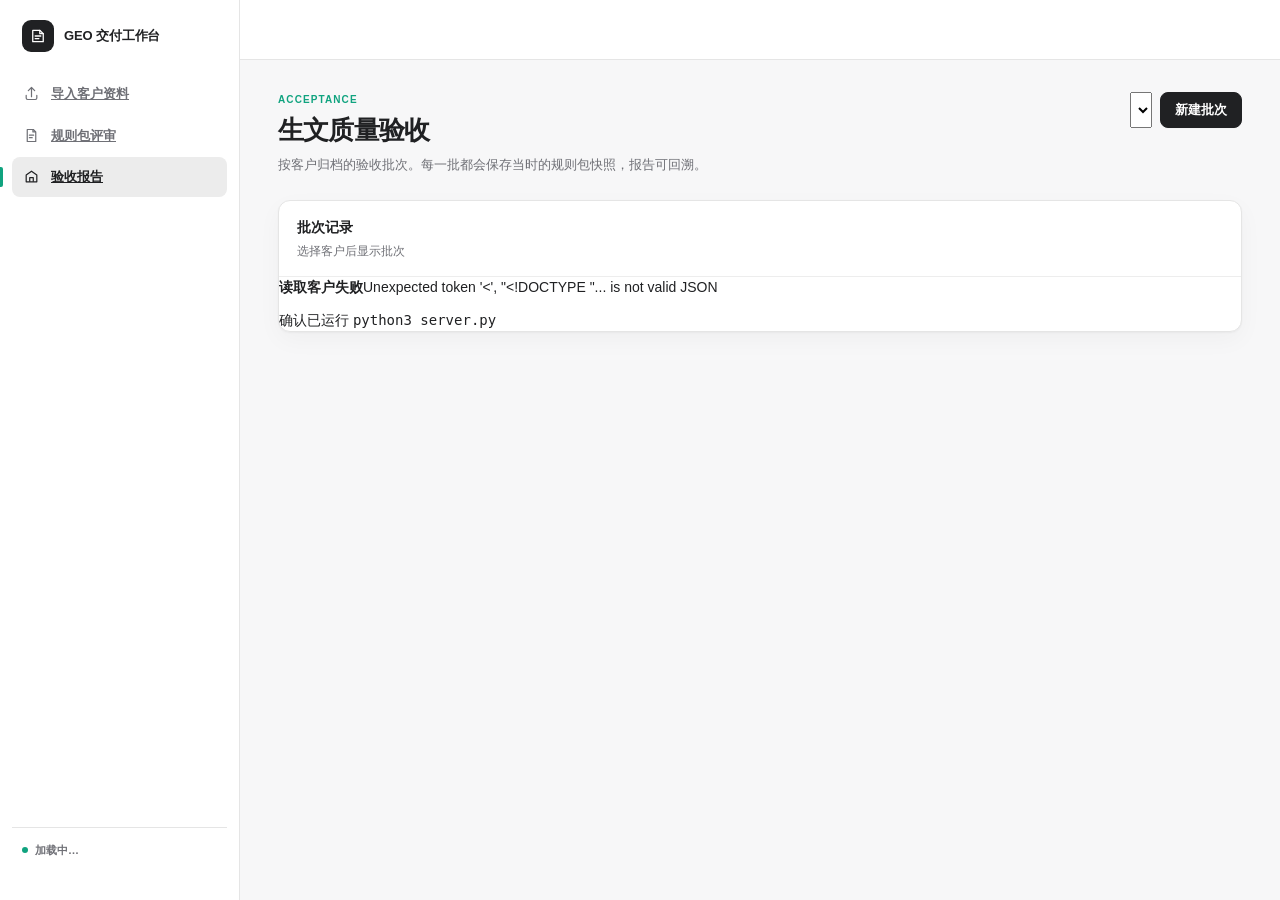
==== commit 063f2109: "1" ====
--- a/gen-workflow-test/report/index.html
+++ b/gen-workflow-test/report/index.html
@@ -18,42 +18,63 @@
         <span class="brand-name">GEO 交付工作台</span>
       </div>
       <nav class="nav" aria-label="主导航">
-        <button class="nav-item active"><span class="nav-icon"><svg viewBox="0 0 24 24" fill="none"><path d="M4.5 19.5V9.8L12 4.5l7.5 5.3v9.7z" stroke="currentColor" stroke-width="1.7" stroke-linejoin="round"/><path d="M9.5 19.5v-5.8h5v5.8" stroke="currentColor" stroke-width="1.7" stroke-linejoin="round"/></svg></span><span>验收报告</span></button>
-        <button class="nav-item"><span class="nav-icon"><svg viewBox="0 0 24 24" fill="none"><path d="M6 3.5h8.5L18 7v13.5H6z" stroke="currentColor" stroke-width="1.7" stroke-linejoin="round"/><path d="M14 3.5V7h3.5M9 11.5h6M9 15h4" stroke="currentColor" stroke-width="1.7" stroke-linecap="round"/></svg></span><span>文章明细</span></button>
-        <button class="nav-item"><span class="nav-icon"><svg viewBox="0 0 24 24" fill="none"><path d="M4.5 7.5h6l1.8 2h7.2v8.8a1.7 1.7 0 0 1-1.7 1.7H6.2a1.7 1.7 0 0 1-1.7-1.7V7.5Z" stroke="currentColor" stroke-width="1.7" stroke-linejoin="round"/></svg></span><span>客户规则包</span></button>
-      </nav>
+        <a class="nav-item" href="./upload.html"><span class="nav-icon"><svg viewBox="0 0 24 24" fill="none"><path d="M12 16.5v-13M7.5 8 12 3.5 16.5 8" stroke="currentColor" stroke-width="1.7" stroke-linecap="round" stroke-linejoin="round"/><path d="M4.5 14.5v4a2 2 0 0 0 2 2h11a2 2 0 0 0 2-2v-4" stroke="currentColor" stroke-width="1.7" stroke-linecap="round" stroke-linejoin="round"/></svg></span><span>导入客户资料</span></a>
+        <a class="nav-item" href="./rules/index.html"><span class="nav-icon"><svg viewBox="0 0 24 24" fill="none"><path d="M6 3.5h8.5L18 7v13.5H6z" stroke="currentColor" stroke-width="1.7" stroke-linecap="round" stroke-linejoin="round"/><path d="M14 3.5V7h3.5M9 11.5h6M9 15h4" stroke="currentColor" stroke-width="1.7" stroke-linecap="round" stroke-linejoin="round"/></svg></span><span>规则包评审</span></a>
+        <a class="nav-item active" href="./index.html"><span class="nav-icon"><svg viewBox="0 0 24 24" fill="none"><path d="M4.5 19.5V9.8L12 4.5l7.5 5.3v9.7z" stroke="currentColor" stroke-width="1.7" stroke-linejoin="round"/><path d="M9.5 19.5v-5.8h5v5.8" stroke="currentColor" stroke-width="1.7" stroke-linejoin="round"/></svg></span><span>验收报告</span></a>
+        </nav>
       <div class="sidebar-foot">
-        <div class="status-line"><span class="dot"></span>前海人寿 · 规则包 v2.0.0</div>
-        <p>39 条规则中 25 条参与验收，14 条为流程项或建议项，不计入合格率。</p>
+        <div class="status-line"><span class="dot" id="sideDot"></span><span id="sideStatus">加载中…</span></div>
+        <p id="sideNote">&nbsp;</p>
       </div>
     </aside>
 
     <main class="main">
       <header class="topbar">
-        <nav class="breadcrumb" aria-label="当前位置">
-          <span>GEO 交付</span><span class="slash">/</span><span>前海人寿</span><span class="slash">/</span><b>验收报告</b>
-        </nav>
-        <div class="top-actions">
-          <span class="storage-indicator"><span></span>报告已生成</span>
-          <button class="button small">导出 Markdown</button>
-        </div>
+        <nav class="breadcrumb" aria-label="当前位置" id="crumb"></nav>
+        <div class="top-actions" id="topActions"></div>
       </header>
 
-      <div class="content">
+      <!-- ============ 态一：批次列表 ============ -->
+      <div class="content" id="listView">
         <div class="page-head">
           <div>
             <div class="eyebrow">ACCEPTANCE</div>
-            <h1>生文质量验收报告</h1>
-            <p>对照客户书面规则逐条核验本批文章。判定违反的条目均附原文证据句，可直接定位核对。</p>
+            <h1>生文质量验收</h1>
+            <p>按客户归档的验收批次。每一批都会保存当时的规则包快照，报告可回溯。</p>
           </div>
           <div class="head-actions">
-            <button class="button">查看原始输出</button>
-            <button class="button primary">重新生成报告</button>
+            <select class="select" id="clientSelect" aria-label="选择客户"></select>
+            <button class="button primary" id="newBatchBtn">新建批次</button>
+          </div>
+        </div>
+
+        <div id="listAlerts"></div>
+
+        <section class="section-card">
+          <div class="section-head">
+            <div><h2>批次记录</h2><p id="batchSub">选择客户后显示批次</p></div>
+            <span class="section-count" id="batchCount"></span>
+          </div>
+          <div class="batch-list" id="batchList"></div>
+        </section>
+      </div>
+
+      <!-- ============ 态二：报告详情 ============ -->
+      <div class="content" id="reportView" hidden>
+        <div class="page-head">
+          <div>
+            <div class="eyebrow">ACCEPTANCE</div>
+            <h1 id="rTitle">生文质量验收报告</h1>
+            <p id="rSub">对照客户书面规则逐条核验本批文章。判定违反的条目均附原文证据句。</p>
+          </div>
+          <div class="head-actions">
+            <button class="button" id="backBtn">返回批次列表</button>
+            <button class="button" id="htmlBtn" title="单文件 HTML，双击即可查看">导出 HTML</button>
+            <button class="button primary" id="mdBtn" title="A4 PDF，可直接发给业务或客户">导出 PDF</button>
           </div>
         </div>
 
         <section class="stats" id="stats"></section>
-
         <div id="alerts"></div>
 
         <section class="section-card">
@@ -71,14 +92,10 @@
             <div><h2>逐条判定</h2><p id="tableSub"></p></div>
             <div class="filter-row">
               <label class="switch"><input type="checkbox" id="onlyViolate"><span>只看违反</span></label>
+              <button class="button small" id="expandAll">全部展开</button>
             </div>
           </div>
-          <div class="table-wrap">
-            <table>
-              <thead><tr><th>客户要求</th><th class="col-cat">类别</th><th class="col-state">判定</th><th>证据（原文）</th></tr></thead>
-              <tbody id="rows"></tbody>
-            </table>
-          </div>
+          <div class="article-list" id="rows"></div>
         </section>
 
         <section class="section-card">
@@ -94,10 +111,53 @@
           </div>
         </section>
 
-        <p class="foot-note">报告由规则包自动生成。判定「无法判定」表示该规则需模型判定但尚未执行，或模型给出的证据句无法在原文中逐字定位。</p>
+        <p class="foot-note" id="rFoot"></p>
       </div>
     </main>
   </div>
+
+  <!-- 新建批次弹窗 -->
+  <dialog class="modal" id="batchModal">
+    <form method="dialog" id="batchForm">
+      <h2>新建验收批次</h2>
+      <p id="modalClient">将为选中客户生成报告，并保存本次使用的规则包快照。</p>
+
+      <label class="field"><span>批次名称</span>
+        <input id="batchLabel" placeholder="如：优化竞品规则后" autocomplete="off">
+        <em>可留空，默认用时间作为名称</em>
+      </label>
+
+      <div class="field">
+        <span>文章内容</span>
+        <textarea id="batchText" class="paste-area" spellcheck="false"
+          placeholder='直接粘贴标题和正文，多篇之间用 --- 分隔：
+
+前海人寿怎么样？从保单安全到产品适配
+正文第一段……
+
+---
+第二篇的标题
+第二篇正文……'></textarea>
+        <div class="paste-foot">
+          <span class="paste-hint" id="pasteHint">粘贴标题和正文即可，也支持 Dify 的 JSON</span>
+          <button type="button" class="button small" id="batchPick">从文件读取</button>
+        </div>
+        <input type="file" id="batchFile" accept=".json,.txt,.md,application/json,text/plain" hidden>
+      </div>
+
+      <div class="callout" id="ruleHint">将使用该客户当前规则包</div>
+
+      <div class="modal-progress" id="modalProgress" hidden>
+        <div class="progress-bar"><span id="modalFill"></span></div>
+        <p class="modal-step" id="modalStep">准备中…</p>
+      </div>
+
+      <div class="modal-actions">
+        <button class="button" value="cancel" type="button" id="modalCancel">取消</button>
+        <button class="button primary" value="ok" type="button" id="modalOk">开始评估</button>
+      </div>
+    </form>
+  </dialog>
 
   <div class="toast" id="toast" role="status" aria-live="polite"></div>
   <script src="./app.js"></script>
--- a/gen-workflow-test/report/styles.css
+++ b/gen-workflow-test/report/styles.css
@@ -373,3 +373,91 @@
   .action-bar{flex-direction:column-reverse}
   .action-bar .button{width:100%}
 }
+
+/* ---------- 批次列表 ---------- */
+.batch-list{display:grid;gap:0}
+.batch-row{display:flex;align-items:center;gap:18px;padding:14px 18px;border-top:1px solid var(--ui-row-border);text-decoration:none;color:inherit;transition:background .12s}
+.batch-row:first-child{border-top:0}
+.batch-row:hover{background:var(--ui-hover-soft)}
+.batch-main{flex:1;min-width:0}
+.batch-title{display:flex;align-items:baseline;gap:10px;flex-wrap:wrap}
+.batch-title b{font-size:13px;font-weight:600;color:var(--ui-rule-text)}
+.batch-time{font-size:11px;color:var(--ui-text-subtle)}
+.batch-meta{display:flex;align-items:center;gap:6px;margin-top:5px;font-size:11px;color:var(--ui-text-muted)}
+.batch-meta .sep{color:var(--ui-crumb-sep)}
+.batch-nums{display:flex;align-items:center;gap:22px;flex:none}
+.batch-nums .num{text-align:right;min-width:52px}
+.batch-nums .num label{display:block;font-size:10px;color:var(--ui-text-subtle);margin-bottom:2px}
+.batch-nums .num strong{font-size:16px;font-weight:700;font-variant-numeric:tabular-nums;color:var(--ui-rule-text)}
+.batch-nums .num strong.is-bad{color:var(--ui-danger)}
+.batch-nums .num strong.is-good{color:var(--ui-accent)}
+.delta{display:inline-block;margin-left:5px;font-size:10px;font-weight:700}
+.delta.is-good{color:var(--ui-accent)}
+.delta.is-bad{color:var(--ui-danger)}
+.crumb-link{color:inherit;text-decoration:none}
+.crumb-link:hover{color:var(--ui-accent);text-decoration:underline}
+
+/* 弹窗内的上传区 */
+.dropzone-sm{width:100%;padding:18px 14px;border-radius:9px;text-align:center}
+.dropzone-sm svg{width:20px;height:20px;margin-bottom:6px}
+.dropzone-sm b{font-size:12px;font-weight:600;color:var(--ui-rule-text);display:block}
+.dropzone-sm small{font-size:11px;color:var(--ui-text-subtle);display:block;margin-top:4px}
+
+/* 弹窗内的 JSON 粘贴区 */
+.paste-area{width:100%;min-height:180px;max-height:340px;resize:vertical;border:1px solid var(--ui-border-strong);border-radius:8px;padding:10px 12px;background:var(--ui-surface);color:var(--ui-rule-text);font-family:ui-monospace,SFMono-Regular,Menlo,monospace;font-size:12px;line-height:1.6;white-space:pre-wrap;word-break:break-word;overflow:auto}
+.paste-area::placeholder{color:var(--ui-text-subtle);font-family:inherit}
+.paste-area:hover{border-color:var(--ui-border-hover)}
+.paste-area:focus{outline:0;border-color:var(--ui-blue);box-shadow:0 0 0 3px rgba(47,111,237,.12)}
+.paste-foot{display:flex;align-items:center;justify-content:space-between;gap:12px;margin-top:8px}
+.paste-hint{min-width:0;font-size:11px;line-height:1.5;color:var(--ui-text-subtle);word-break:break-word}
+.paste-hint.is-good{color:var(--ui-accent-ink)}
+.paste-hint.is-bad{color:var(--ui-danger)}
+.paste-hint.is-warn{color:var(--ui-warn-strong)}
+
+.modal .callout{font-size:12px;line-height:1.6;margin-top:4px}
+.modal .field{margin:14px 0}
+
+/* 弹窗本体：浏览器默认 dialog 宽度会塌缩，这里给出稳定尺寸 */
+dialog.modal{width:min(640px,calc(100vw - 32px));max-height:calc(100vh - 64px);overflow:auto;padding:24px;border:0;border-radius:14px;background:var(--ui-surface);color:var(--ui-text);box-shadow:0 18px 60px rgba(0,0,0,.2)}
+dialog.modal::backdrop{background:rgba(32,33,35,.48);backdrop-filter:blur(3px)}
+dialog.modal h2{margin:0 0 6px;font-size:18px;font-weight:700;letter-spacing:-.02em;color:var(--ui-text)}
+dialog.modal>form>p{margin:0;font-size:12px;line-height:1.6;color:var(--ui-text-muted)}
+.modal-actions{display:flex;justify-content:flex-end;gap:8px;margin-top:20px}
+
+@media(max-width:800px){
+  .batch-row{flex-direction:column;align-items:stretch;gap:10px}
+  .batch-nums{justify-content:space-between;gap:0}
+  .batch-nums .num{text-align:left}
+}
+
+/* ---------- 按文章折叠 ---------- */
+.article-list{padding:0}
+.article-block{border-top:1px solid var(--ui-row-border)}
+.article-list>.article-block:first-child{border-top:0}
+.article-block>summary{display:flex;align-items:center;gap:10px;padding:13px 18px;cursor:pointer;list-style:none;background:var(--ui-surface)}
+.article-block>summary::-webkit-details-marker{display:none}
+.article-block>summary:hover{background:var(--ui-hover-soft)}
+.article-block>summary::before{content:"▸";flex:none;width:12px;font-size:11px;color:var(--ui-text-subtle);transition:transform .15s}
+.article-block[open]>summary::before{transform:rotate(90deg)}
+.article-block.has-issue>summary{background:var(--ui-evidence-bg)}
+.article-block.has-issue>summary:hover{background:#fbf0f0}
+.art-idx{flex:none;font-size:11px;font-weight:700;color:var(--ui-text-muted);min-width:48px}
+.art-title{flex:1;min-width:0;font-size:13px;color:var(--ui-rule-text);overflow:hidden;text-overflow:ellipsis;white-space:nowrap}
+.art-badges{display:flex;gap:5px;flex:none}
+.article-block .table-wrap{border-top:1px solid var(--ui-divider)}
+.article-block table th{background:var(--ui-surface-muted)}
+@media(max-width:800px){
+  .article-block>summary{flex-wrap:wrap}
+  .art-title{white-space:normal;order:3;flex-basis:100%;margin-top:4px}
+}
+
+/* 未填完时按钮视觉弱化，但仍可点击（点击后提示缺什么） */
+.button[aria-disabled="true"]{opacity:.55;cursor:pointer}
+.button[aria-disabled="true"]:hover{background:var(--ui-text);border-color:var(--ui-text)}
+
+/* 空态行 */
+.source-list li.is-empty{background:none;border:1px dashed var(--ui-border);color:var(--ui-text-subtle);font-size:12px;justify-content:center}
+
+/* 弹窗内进度 */
+.modal-progress{margin:14px 0 4px}
+.modal-step{margin:8px 0 0;font-size:12px;color:var(--ui-text-muted)}
